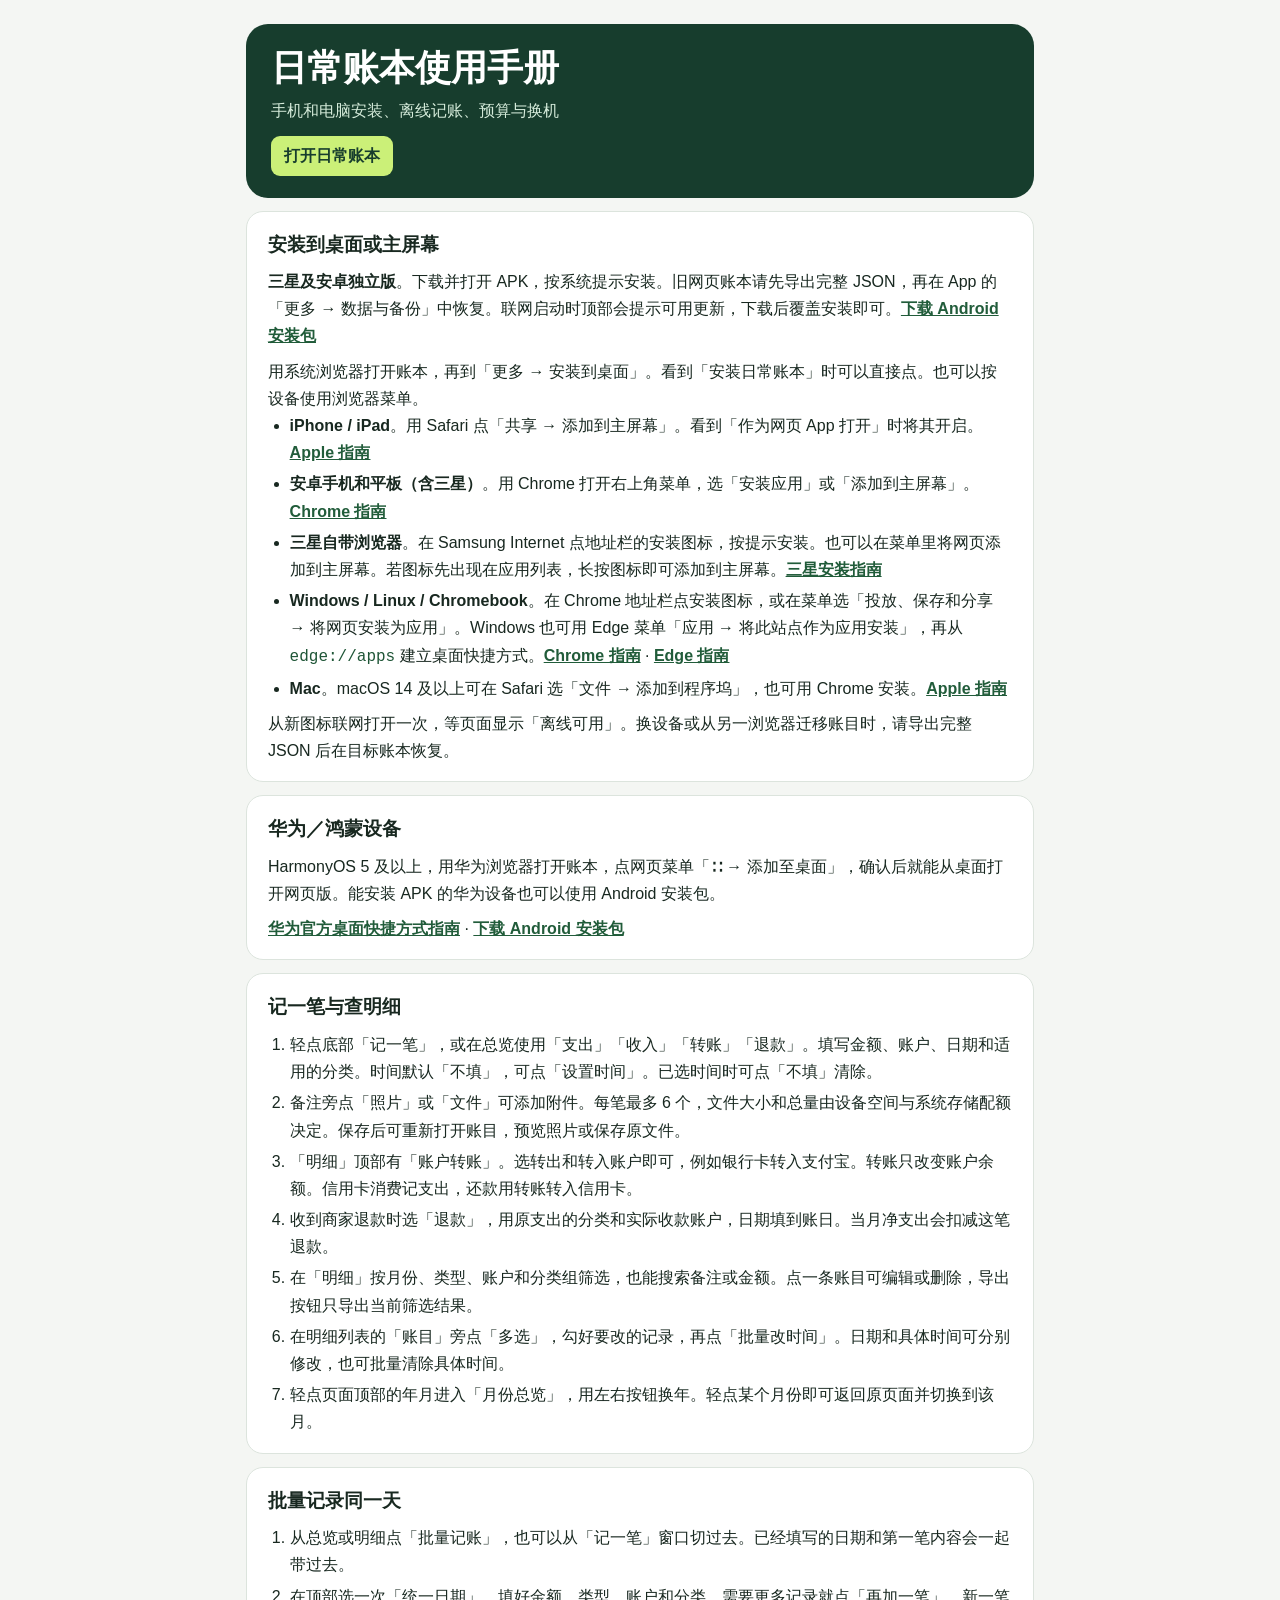
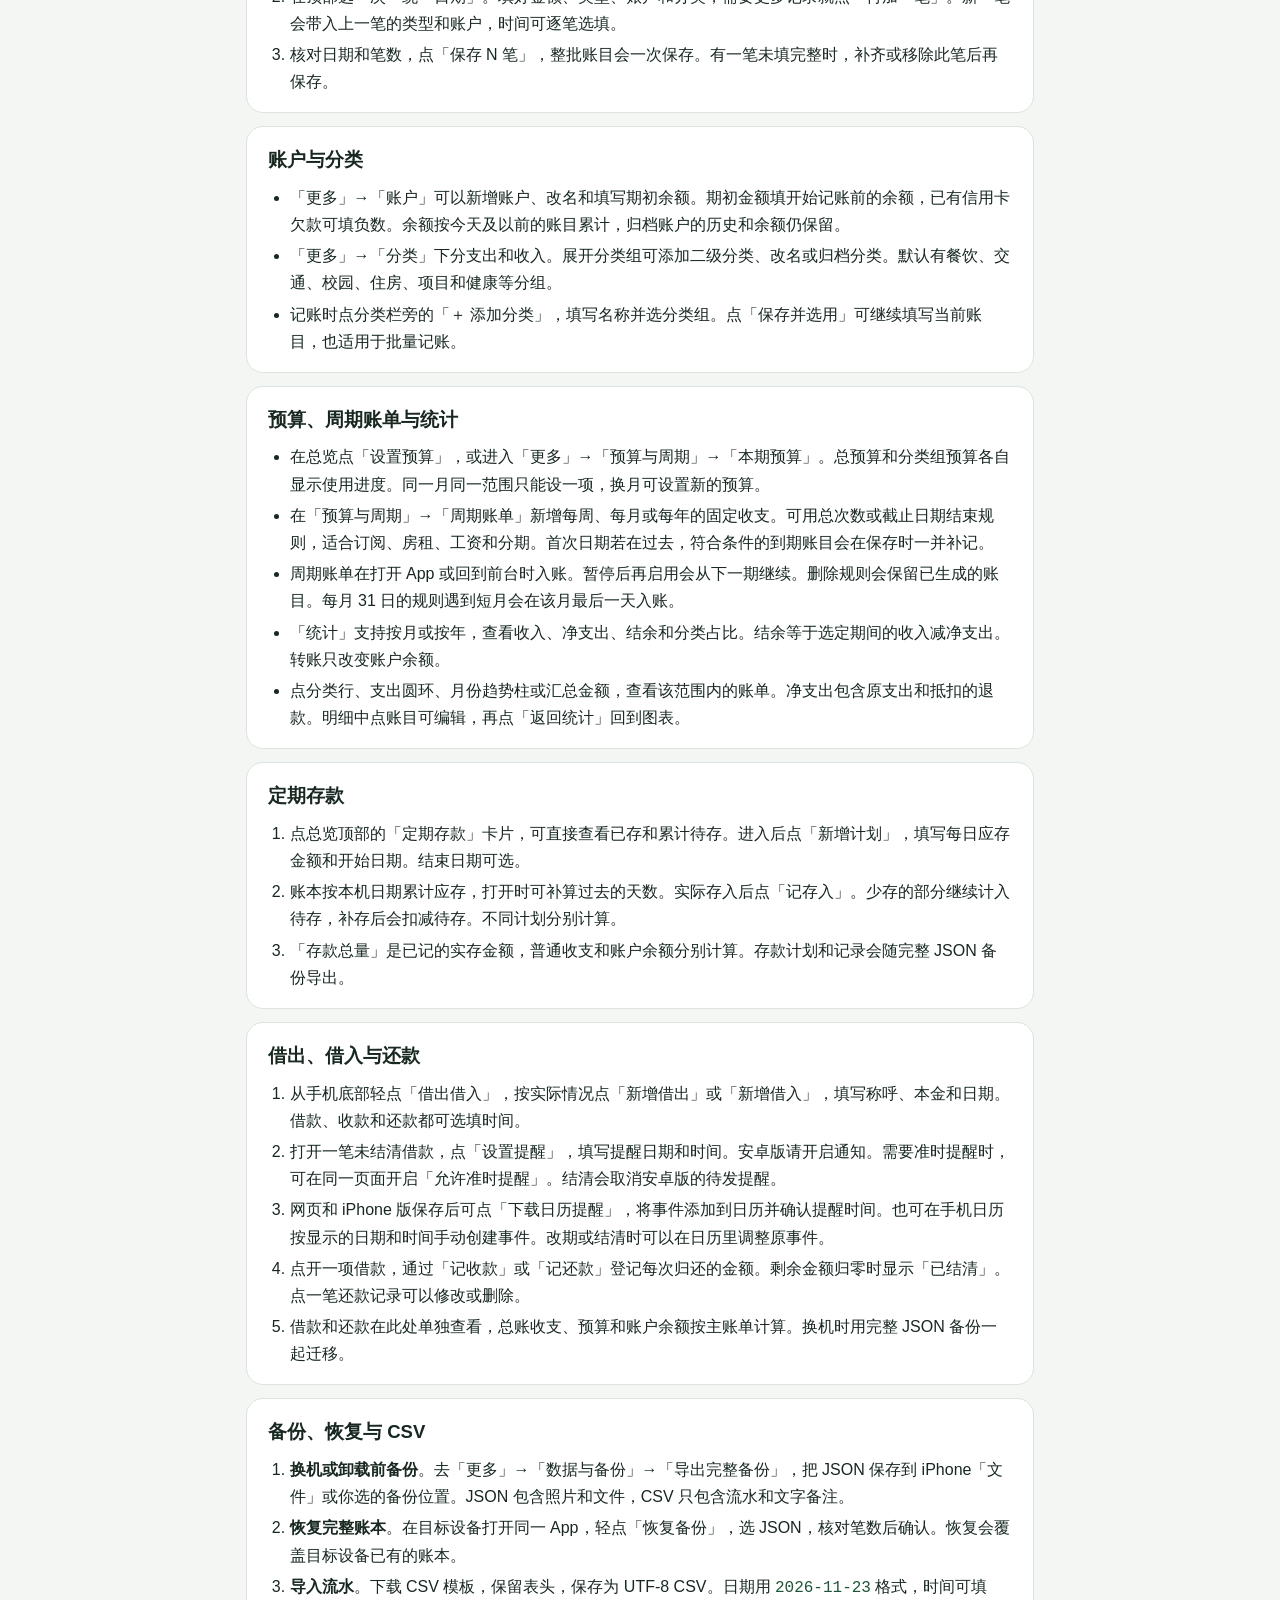
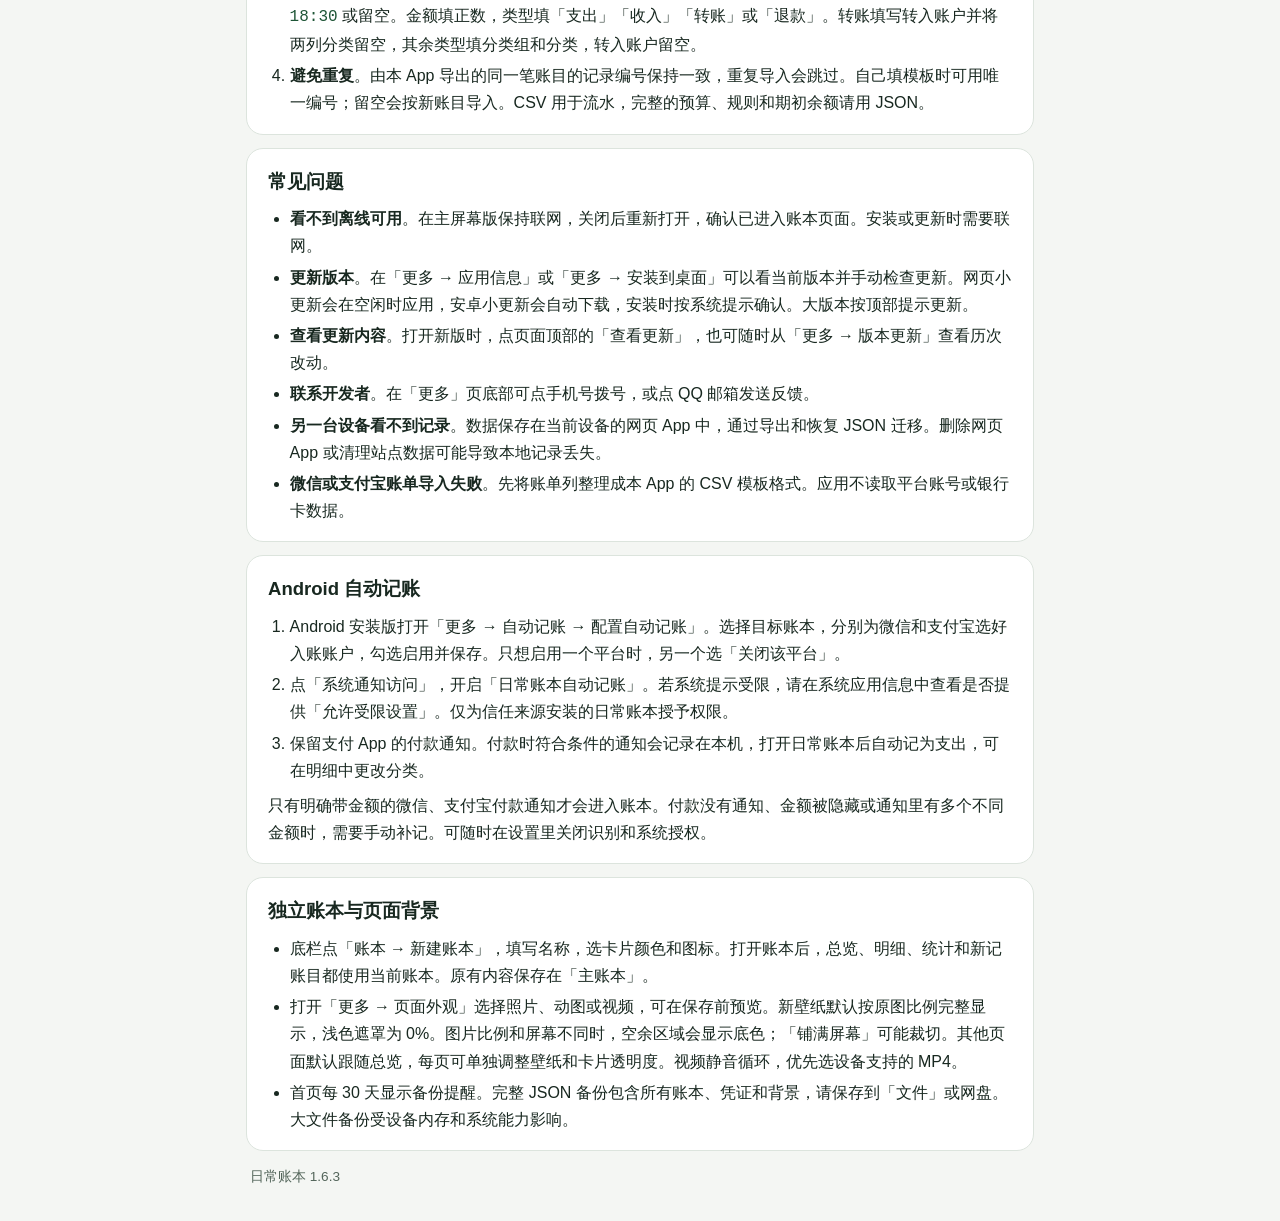
==== guide/index.html @ 42ae27f4 "Show wallpapers in original proportions and coordinate the iOS status bar" ====
<!doctype html>
<html lang="zh-CN">
<head>
<meta charset="utf-8">
<meta name="viewport" content="width=device-width, initial-scale=1, viewport-fit=cover">
<meta name="theme-color" content="#f4f6f3">
<title>日常账本 · 使用手册</title>
<style>
  :root{color-scheme:light;touch-action:manipulation;font:16px/1.7 -apple-system,BlinkMacSystemFont,"Segoe UI","PingFang SC","Microsoft YaHei",sans-serif;color:#182820;background:#f4f6f3}
  *{box-sizing:border-box}
  body{margin:0}
  main{max-width:820px;margin:auto;padding:calc(24px + env(safe-area-inset-top)) 16px calc(25px + env(safe-area-inset-bottom))}
  header{background:#173d2d;color:#fff;border-radius:22px;padding:22px 25px}
  h1,h2,p,ul,ol{margin:0}
  h1{font-size:clamp(1.65rem,5vw,2.25rem);line-height:1.2}
  header p{margin-top:8px;color:#d5ebda}
  section{background:#fff;border:1px solid #dce4dd;border-radius:17px;margin-top:13px;padding:17px 21px}
  h2{font-size:1.16rem;margin-bottom:8px}
  ol,ul{padding-left:1.35rem}
  li+li{margin-top:4px}
  p+p,ul+p,ol+p{margin-top:8px}
  a{color:#215c3a;font-weight:700}
  .launch{display:inline-block;color:#173d2d;background:#cbf078;border-radius:9px;margin-top:12px;padding:6px 13px;text-decoration:none}
  code{white-space:normal;overflow-wrap:anywhere;color:#1e5536}
  footer{font-size:.85rem;color:#53655a;margin:14px 4px}
  @media print{main{padding:0}header{background:none;color:inherit;border:1px solid #dce4dd}header p{color:inherit}section{break-inside:avoid}}
</style>
</head>
<body>
<main>
  <header><h1>日常账本使用手册</h1><p>手机和电脑安装、离线记账、预算与换机</p>
  <a class="launch" href="../">打开日常账本</a></header>
  <section id="install">
    <h2>安装到桌面或主屏幕</h2>
    <p><strong>三星及安卓独立版</strong>。下载并打开 APK，按系统提示安装。旧网页账本请先导出完整 JSON，再在 App 的「更多 → 数据与备份」中恢复。联网启动时顶部会提示可用更新，下载后覆盖安装即可。<a href="https://zihaoxudava.github.io/daily-ledger/downloads/daily-ledger-android.apk">下载 Android 安装包</a></p>
    <p>用系统浏览器打开账本，再到「更多 → 安装到桌面」。看到「安装日常账本」时可以直接点。也可以按设备使用浏览器菜单。</p>
    <ul>
      <li><strong>iPhone / iPad</strong>。用 Safari 点「共享 → 添加到主屏幕」。看到「作为网页 App 打开」时将其开启。<a href="https://support.apple.com/zh-cn/guide/iphone/iphea86e5236/27/ios/27">Apple 指南</a></li>
      <li><strong>安卓手机和平板（含三星）</strong>。用 Chrome 打开右上角菜单，选「安装应用」或「添加到主屏幕」。<a href="https://support.google.com/chrome/answer/9658361?co=GENIE.Platform%3DAndroid&amp;hl=zh-Hans">Chrome 指南</a></li>
      <li><strong>三星自带浏览器</strong>。在 Samsung Internet 点地址栏的安装图标，按提示安装。也可以在菜单里将网页添加到主屏幕。若图标先出现在应用列表，长按图标即可添加到主屏幕。<a href="https://developer.samsung.com/automation/v2-pwa-guide.html">三星安装指南</a></li>
      <li><strong>Windows / Linux / Chromebook</strong>。在 Chrome 地址栏点安装图标，或在菜单选「投放、保存和分享 → 将网页安装为应用」。Windows 也可用 Edge 菜单「应用 → 将此站点作为应用安装」，再从 <code>edge://apps</code> 建立桌面快捷方式。<a href="https://support.google.com/chrome/answer/9658361?co=GENIE.Platform%3DDesktop&amp;hl=zh-Hans">Chrome 指南</a> · <a href="https://support.microsoft.com/en-US/edge/install-manage-or-uninstall-apps-in-microsoft-edge">Edge 指南</a></li>
      <li><strong>Mac</strong>。macOS 14 及以上可在 Safari 选「文件 → 添加到程序坞」，也可用 Chrome 安装。<a href="https://support.apple.com/zh-cn/104996">Apple 指南</a></li>
    </ul>
    <p>从新图标联网打开一次，等页面显示「离线可用」。换设备或从另一浏览器迁移账目时，请导出完整 JSON 后在目标账本恢复。</p>
  </section>
  <section id="huawei">
    <h2>华为／鸿蒙设备</h2>
    <p>HarmonyOS 5 及以上，用华为浏览器打开账本，点网页菜单「∷ → 添加至桌面」，确认后就能从桌面打开网页版。能安装 APK 的华为设备也可以使用 Android 安装包。</p>
    <p><a href="https://consumer.huawei.com/cn/support/content/zh-cn16032141/">华为官方桌面快捷方式指南</a> · <a href="https://zihaoxudava.github.io/daily-ledger/downloads/daily-ledger-android.apk">下载 Android 安装包</a></p>
  </section>
  <section>
    <h2>记一笔与查明细</h2>
    <ol>
      <li>轻点底部「记一笔」，或在总览使用「支出」「收入」「转账」「退款」。填写金额、账户、日期和适用的分类。时间默认「不填」，可点「设置时间」。已选时间时可点「不填」清除。</li>
      <li>备注旁点「照片」或「文件」可添加附件。每笔最多 6 个，文件大小和总量由设备空间与系统存储配额决定。保存后可重新打开账目，预览照片或保存原文件。</li>
      <li>「明细」顶部有「账户转账」。选转出和转入账户即可，例如银行卡转入支付宝。转账只改变账户余额。信用卡消费记支出，还款用转账转入信用卡。</li>
      <li>收到商家退款时选「退款」，用原支出的分类和实际收款账户，日期填到账日。当月净支出会扣减这笔退款。</li>
      <li>在「明细」按月份、类型、账户和分类组筛选，也能搜索备注或金额。点一条账目可编辑或删除，导出按钮只导出当前筛选结果。</li>
      <li>在明细列表的「账目」旁点「多选」，勾好要改的记录，再点「批量改时间」。日期和具体时间可分别修改，也可批量清除具体时间。</li>
      <li>轻点页面顶部的年月进入「月份总览」，用左右按钮换年。轻点某个月份即可返回原页面并切换到该月。</li>
    </ol>
  </section>
  <section>
    <h2>批量记录同一天</h2>
    <ol>
      <li>从总览或明细点「批量记账」，也可以从「记一笔」窗口切过去。已经填写的日期和第一笔内容会一起带过去。</li>
      <li>在顶部选一次「统一日期」。填好金额、类型、账户和分类，需要更多记录就点「再加一笔」。新一笔会带入上一笔的类型和账户，时间可逐笔选填。</li>
      <li>核对日期和笔数，点「保存 N 笔」，整批账目会一次保存。有一笔未填完整时，补齐或移除此笔后再保存。</li>
    </ol>
  </section>
  <section>
    <h2>账户与分类</h2>
    <ul>
      <li>「更多」→「账户」可以新增账户、改名和填写期初余额。期初金额填开始记账前的余额，已有信用卡欠款可填负数。余额按今天及以前的账目累计，归档账户的历史和余额仍保留。</li>
      <li>「更多」→「分类」下分支出和收入。展开分类组可添加二级分类、改名或归档分类。默认有餐饮、交通、校园、住房、项目和健康等分组。</li>
      <li>记账时点分类栏旁的「＋ 添加分类」，填写名称并选分类组。点「保存并选用」可继续填写当前账目，也适用于批量记账。</li>
    </ul>
  </section>
  <section>
    <h2>预算、周期账单与统计</h2>
    <ul>
      <li>在总览点「设置预算」，或进入「更多」→「预算与周期」→「本期预算」。总预算和分类组预算各自显示使用进度。同一月同一范围只能设一项，换月可设置新的预算。</li>
      <li>在「预算与周期」→「周期账单」新增每周、每月或每年的固定收支。可用总次数或截止日期结束规则，适合订阅、房租、工资和分期。首次日期若在过去，符合条件的到期账目会在保存时一并补记。</li>
      <li>周期账单在打开 App 或回到前台时入账。暂停后再启用会从下一期继续。删除规则会保留已生成的账目。每月 31 日的规则遇到短月会在该月最后一天入账。</li>
      <li>「统计」支持按月或按年，查看收入、净支出、结余和分类占比。结余等于选定期间的收入减净支出。转账只改变账户余额。</li>
      <li>点分类行、支出圆环、月份趋势柱或汇总金额，查看该范围内的账单。净支出包含原支出和抵扣的退款。明细中点账目可编辑，再点「返回统计」回到图表。</li>
    </ul>
  </section>
  <section>
    <h2>定期存款</h2>
    <ol>
      <li>点总览顶部的「定期存款」卡片，可直接查看已存和累计待存。进入后点「新增计划」，填写每日应存金额和开始日期。结束日期可选。</li>
      <li>账本按本机日期累计应存，打开时可补算过去的天数。实际存入后点「记存入」。少存的部分继续计入待存，补存后会扣减待存。不同计划分别计算。</li>
      <li>「存款总量」是已记的实存金额，普通收支和账户余额分别计算。存款计划和记录会随完整 JSON 备份导出。</li>
    </ol>
  </section>
  <section>
    <h2>借出、借入与还款</h2>
    <ol>
      <li>从手机底部轻点「借出借入」，按实际情况点「新增借出」或「新增借入」，填写称呼、本金和日期。借款、收款和还款都可选填时间。</li>
      <li>打开一笔未结清借款，点「设置提醒」，填写提醒日期和时间。安卓版请开启通知。需要准时提醒时，可在同一页面开启「允许准时提醒」。结清会取消安卓版的待发提醒。</li>
      <li>网页和 iPhone 版保存后可点「下载日历提醒」，将事件添加到日历并确认提醒时间。也可在手机日历按显示的日期和时间手动创建事件。改期或结清时可以在日历里调整原事件。</li>
      <li>点开一项借款，通过「记收款」或「记还款」登记每次归还的金额。剩余金额归零时显示「已结清」。点一笔还款记录可以修改或删除。</li>
      <li>借款和还款在此处单独查看，总账收支、预算和账户余额按主账单计算。换机时用完整 JSON 备份一起迁移。</li>
    </ol>
  </section>
  <section>
    <h2>备份、恢复与 CSV</h2>
    <ol>
      <li><strong>换机或卸载前备份</strong>。去「更多」→「数据与备份」→「导出完整备份」，把 JSON 保存到 iPhone「文件」或你选的备份位置。JSON 包含照片和文件，CSV 只包含流水和文字备注。</li>
      <li><strong>恢复完整账本</strong>。在目标设备打开同一 App，轻点「恢复备份」，选 JSON，核对笔数后确认。恢复会覆盖目标设备已有的账本。</li>
      <li><strong>导入流水</strong>。下载 CSV 模板，保留表头，保存为 UTF-8 CSV。日期用 <code>2026-11-23</code> 格式，时间可填 <code>18:30</code> 或留空。金额填正数，类型填「支出」「收入」「转账」或「退款」。转账填写转入账户并将两列分类留空，其余类型填分类组和分类，转入账户留空。</li>
      <li><strong>避免重复</strong>。由本 App 导出的同一笔账目的记录编号保持一致，重复导入会跳过。自己填模板时可用唯一编号；留空会按新账目导入。CSV 用于流水，完整的预算、规则和期初余额请用 JSON。</li>
    </ol>
  </section>
  <section>
    <h2>常见问题</h2>
    <ul>
      <li><strong>看不到离线可用</strong>。在主屏幕版保持联网，关闭后重新打开，确认已进入账本页面。安装或更新时需要联网。</li>
      <li><strong>更新版本</strong>。在「更多 → 应用信息」或「更多 → 安装到桌面」可以看当前版本并手动检查更新。网页小更新会在空闲时应用，安卓小更新会自动下载，安装时按系统提示确认。大版本按顶部提示更新。</li>
      <li><strong>查看更新内容</strong>。打开新版时，点页面顶部的「查看更新」，也可随时从「更多 → 版本更新」查看历次改动。</li>
      <li><strong>联系开发者</strong>。在「更多」页底部可点手机号拨号，或点 QQ 邮箱发送反馈。</li>
      <li><strong>另一台设备看不到记录</strong>。数据保存在当前设备的网页 App 中，通过导出和恢复 JSON 迁移。删除网页 App 或清理站点数据可能导致本地记录丢失。</li>
      <li><strong>微信或支付宝账单导入失败</strong>。先将账单列整理成本 App 的 CSV 模板格式。应用不读取平台账号或银行卡数据。</li>
    </ul>
  </section>
  <section>
    <h2>Android 自动记账</h2>
    <ol>
      <li>Android 安装版打开「更多 → 自动记账 → 配置自动记账」。选择目标账本，分别为微信和支付宝选好入账账户，勾选启用并保存。只想启用一个平台时，另一个选「关闭该平台」。</li>
      <li>点「系统通知访问」，开启「日常账本自动记账」。若系统提示受限，请在系统应用信息中查看是否提供「允许受限设置」。仅为信任来源安装的日常账本授予权限。</li>
      <li>保留支付 App 的付款通知。付款时符合条件的通知会记录在本机，打开日常账本后自动记为支出，可在明细中更改分类。</li>
    </ol>
    <p>只有明确带金额的微信、支付宝付款通知才会进入账本。付款没有通知、金额被隐藏或通知里有多个不同金额时，需要手动补记。可随时在设置里关闭识别和系统授权。</p>
  </section>
  <section>
    <h2>独立账本与页面背景</h2>
    <ul>
      <li>底栏点「账本 → 新建账本」，填写名称，选卡片颜色和图标。打开账本后，总览、明细、统计和新记账目都使用当前账本。原有内容保存在「主账本」。</li>
      <li>打开「更多 → 页面外观」选择照片、动图或视频，可在保存前预览。新壁纸默认按原图比例完整显示，浅色遮罩为 0%。图片比例和屏幕不同时，空余区域会显示底色；「铺满屏幕」可能裁切。其他页面默认跟随总览，每页可单独调整壁纸和卡片透明度。视频静音循环，优先选设备支持的 MP4。</li>
      <li>首页每 30 天显示备份提醒。完整 JSON 备份包含所有账本、凭证和背景，请保存到「文件」或网盘。大文件备份受设备内存和系统能力影响。</li>
    </ul>
  </section>
  <footer>日常账本 1.6.3</footer>
</main>
</body>
</html>
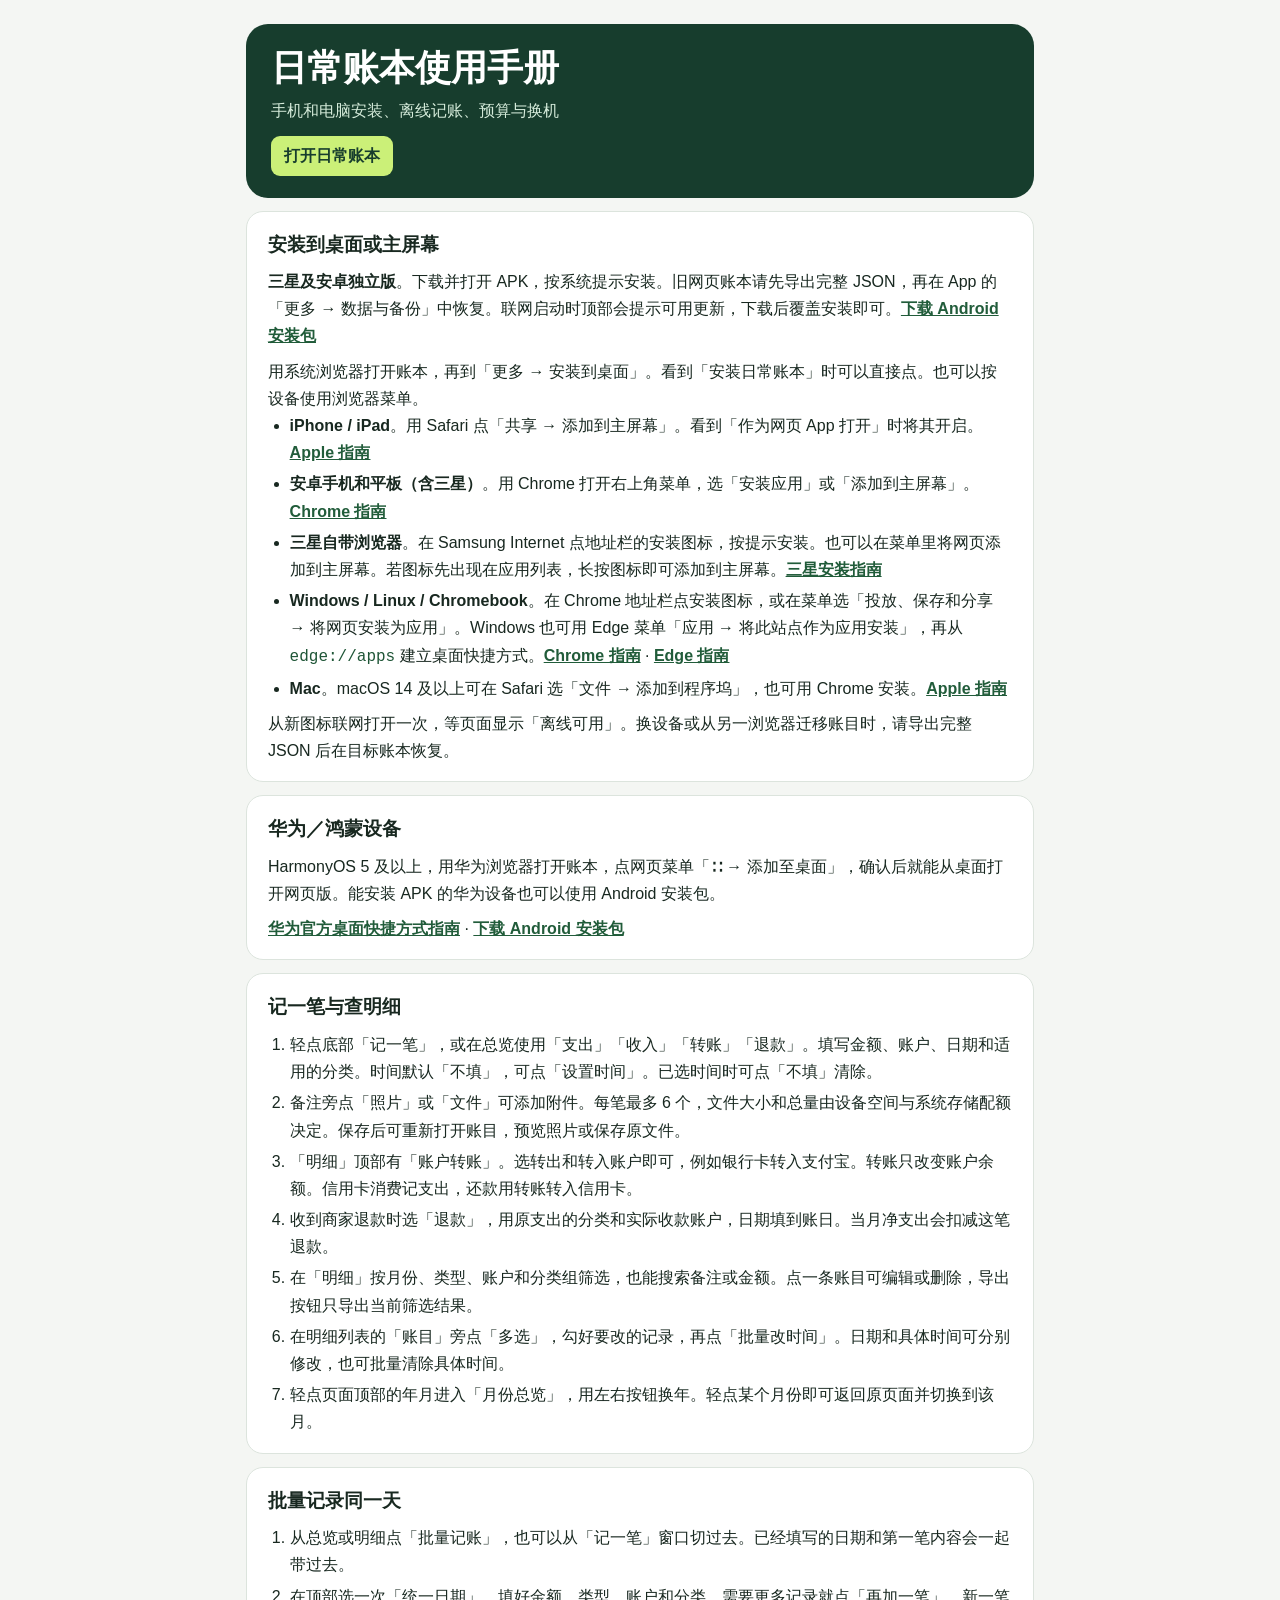
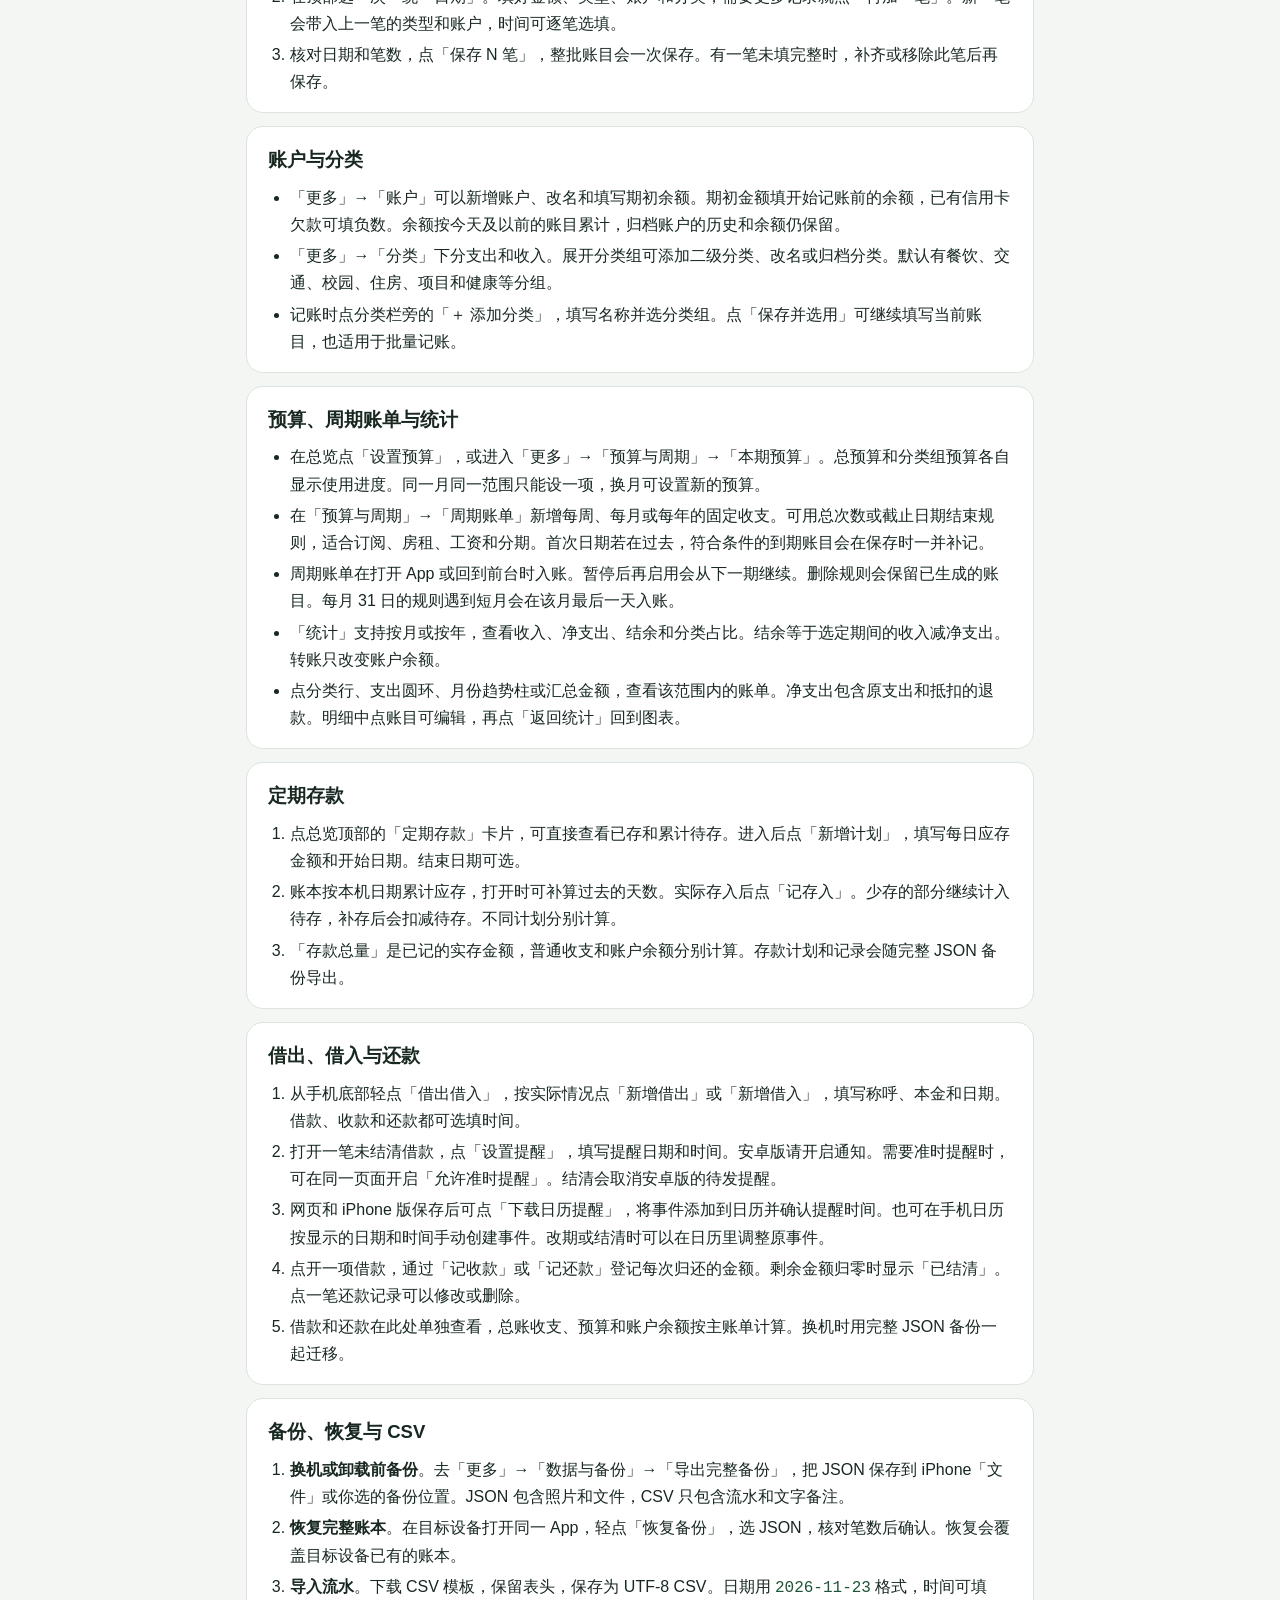
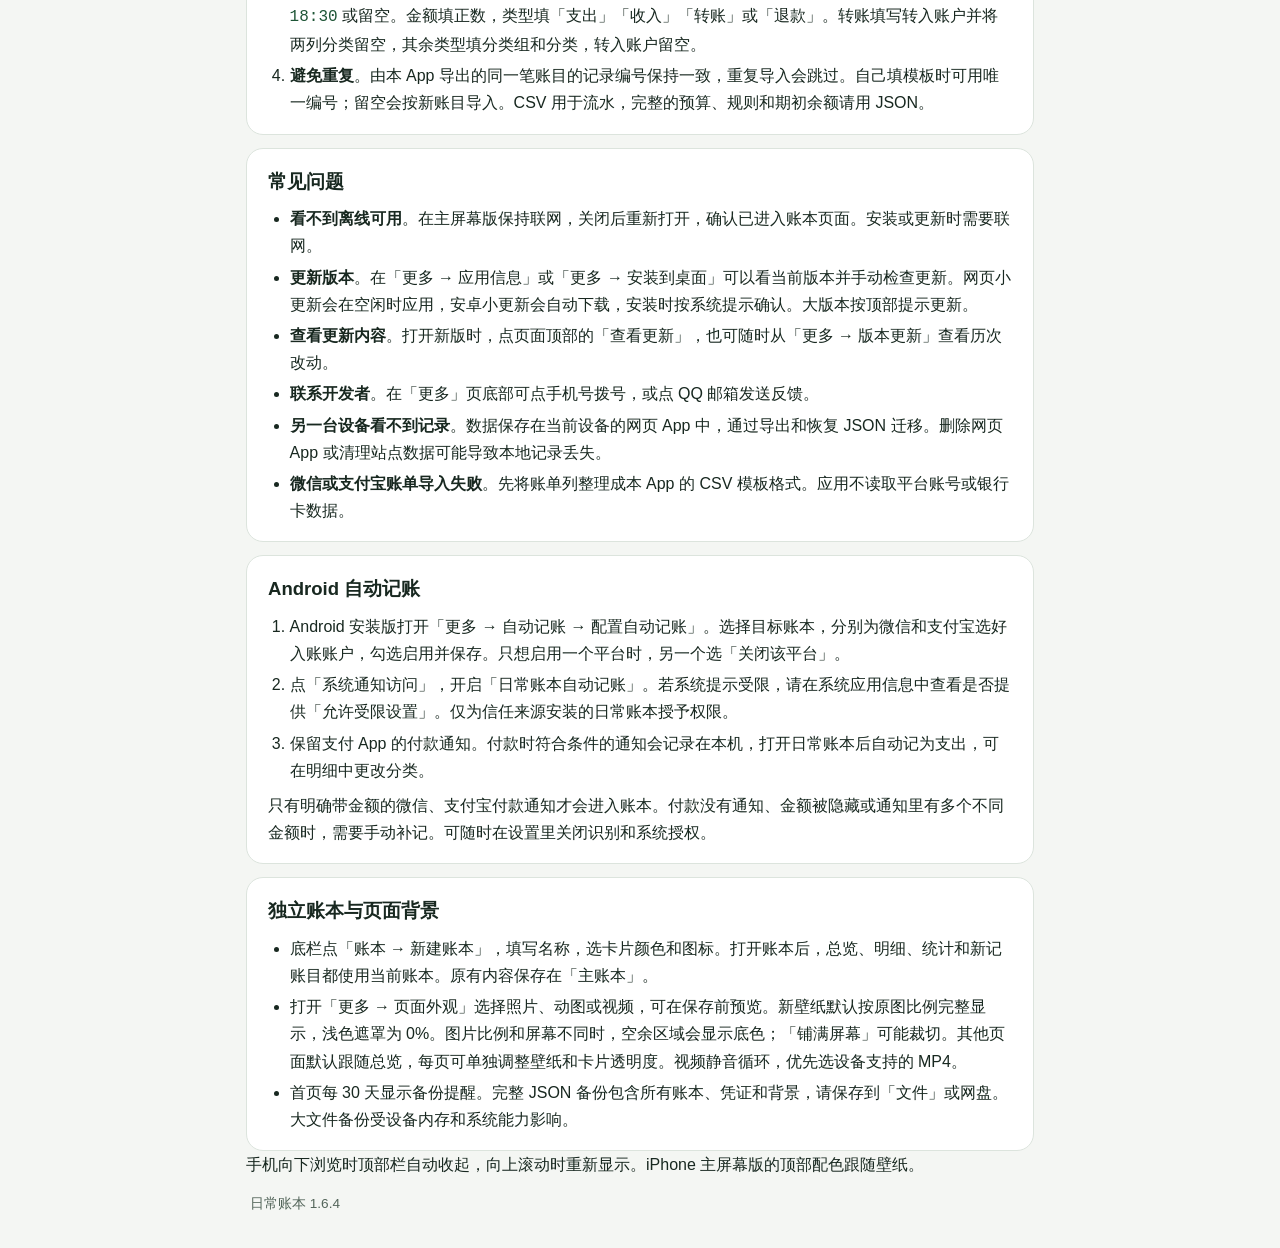
==== commit 2acf93d3: "Use wallpaper colors for the status bar and collapse the mobile header on scroll" ====
--- a/guide/index.html
+++ b/guide/index.html
@@ -141,7 +141,8 @@
       <li>首页每 30 天显示备份提醒。完整 JSON 备份包含所有账本、凭证和背景，请保存到「文件」或网盘。大文件备份受设备内存和系统能力影响。</li>
     </ul>
   </section>
-  <footer>日常账本 1.6.3</footer>
+  <p>手机向下浏览时顶部栏自动收起，向上滚动时重新显示。iPhone 主屏幕版的顶部配色跟随壁纸。</p>
+  <footer>日常账本 1.6.4</footer>
 </main>
 </body>
 </html>
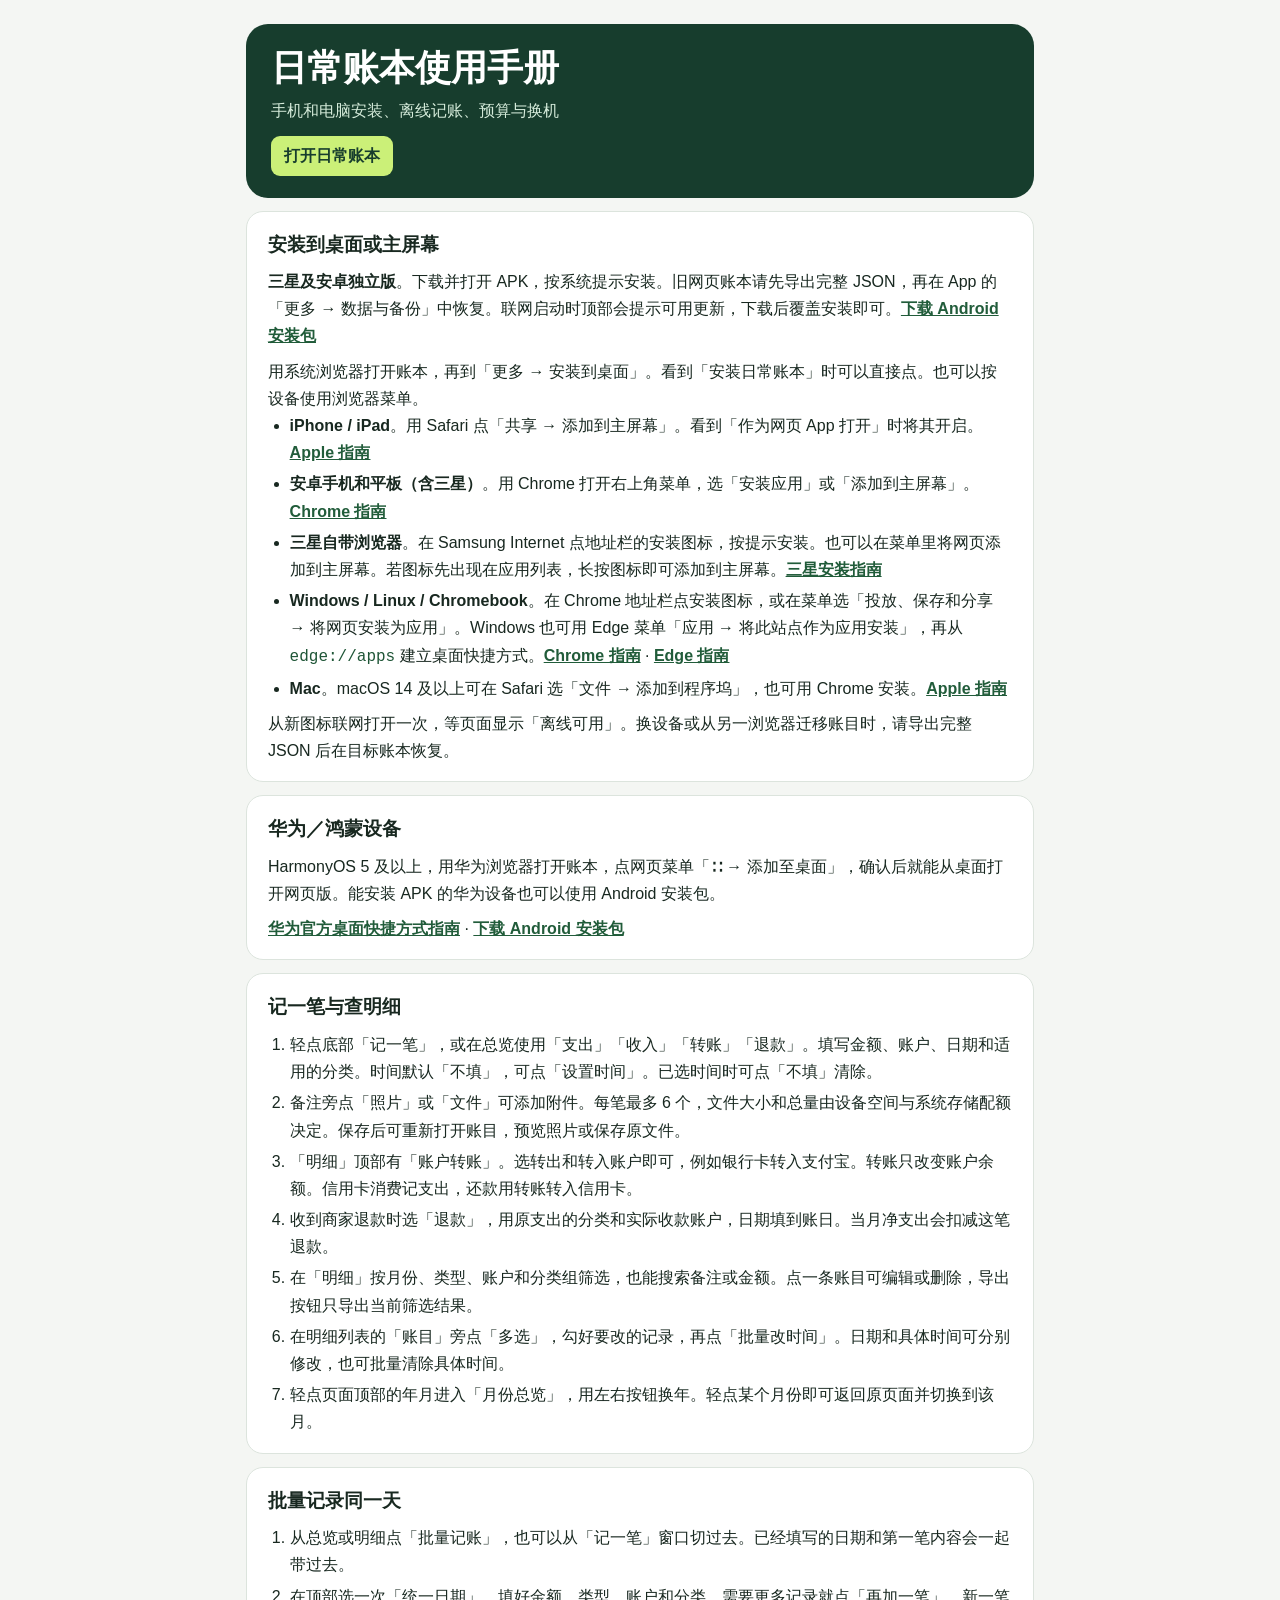
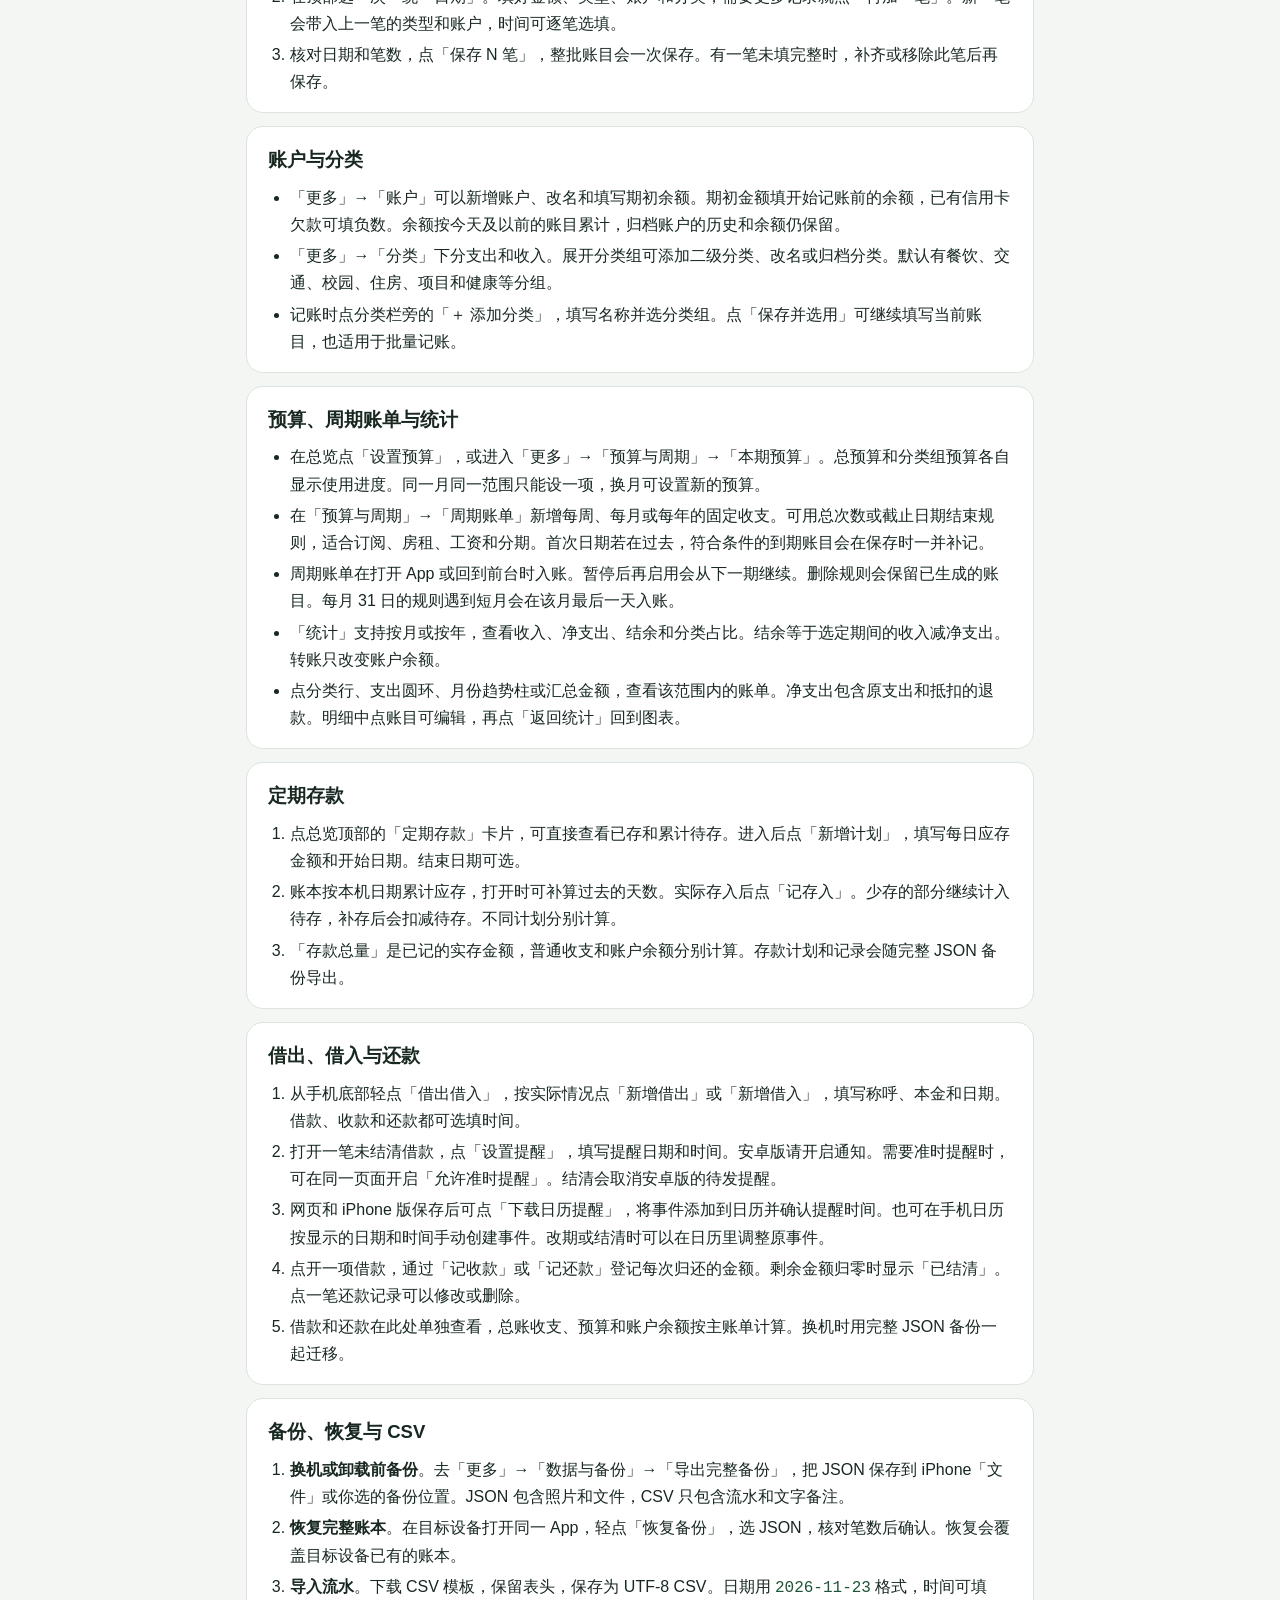
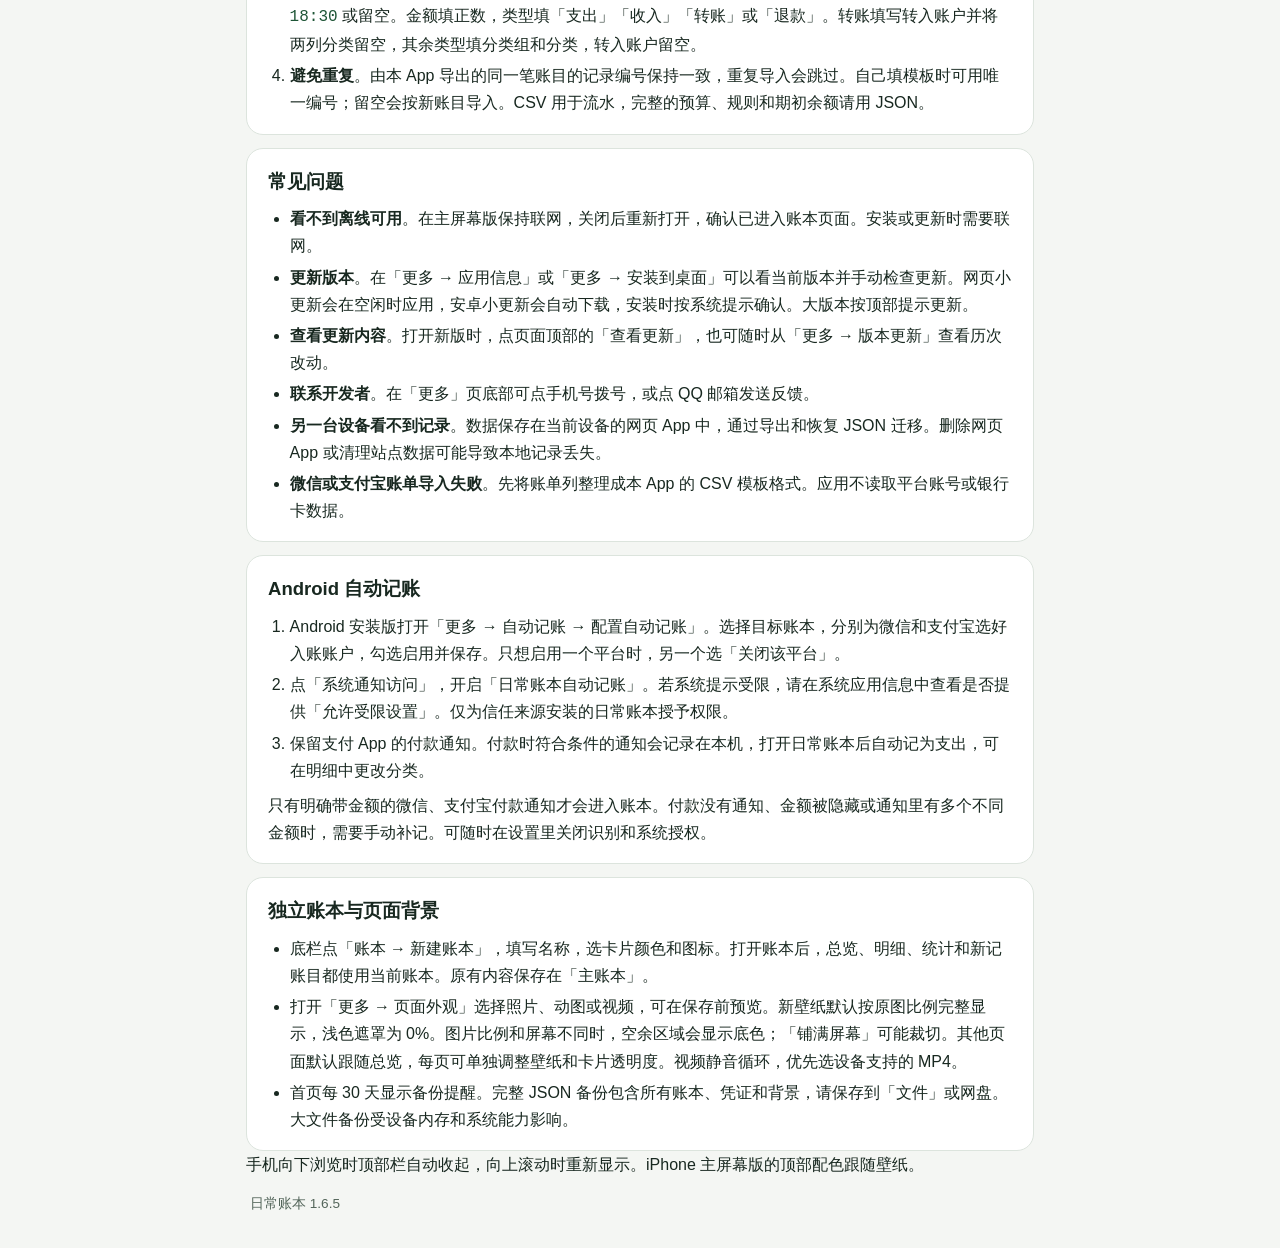
==== commit 70ced4fd: "Add responsive mobile transitions with nonblocking dialog dismissal" ====
--- a/guide/index.html
+++ b/guide/index.html
@@ -142,7 +142,7 @@
     </ul>
   </section>
   <p>手机向下浏览时顶部栏自动收起，向上滚动时重新显示。iPhone 主屏幕版的顶部配色跟随壁纸。</p>
-  <footer>日常账本 1.6.4</footer>
+  <footer>日常账本 1.6.5</footer>
 </main>
 </body>
 </html>
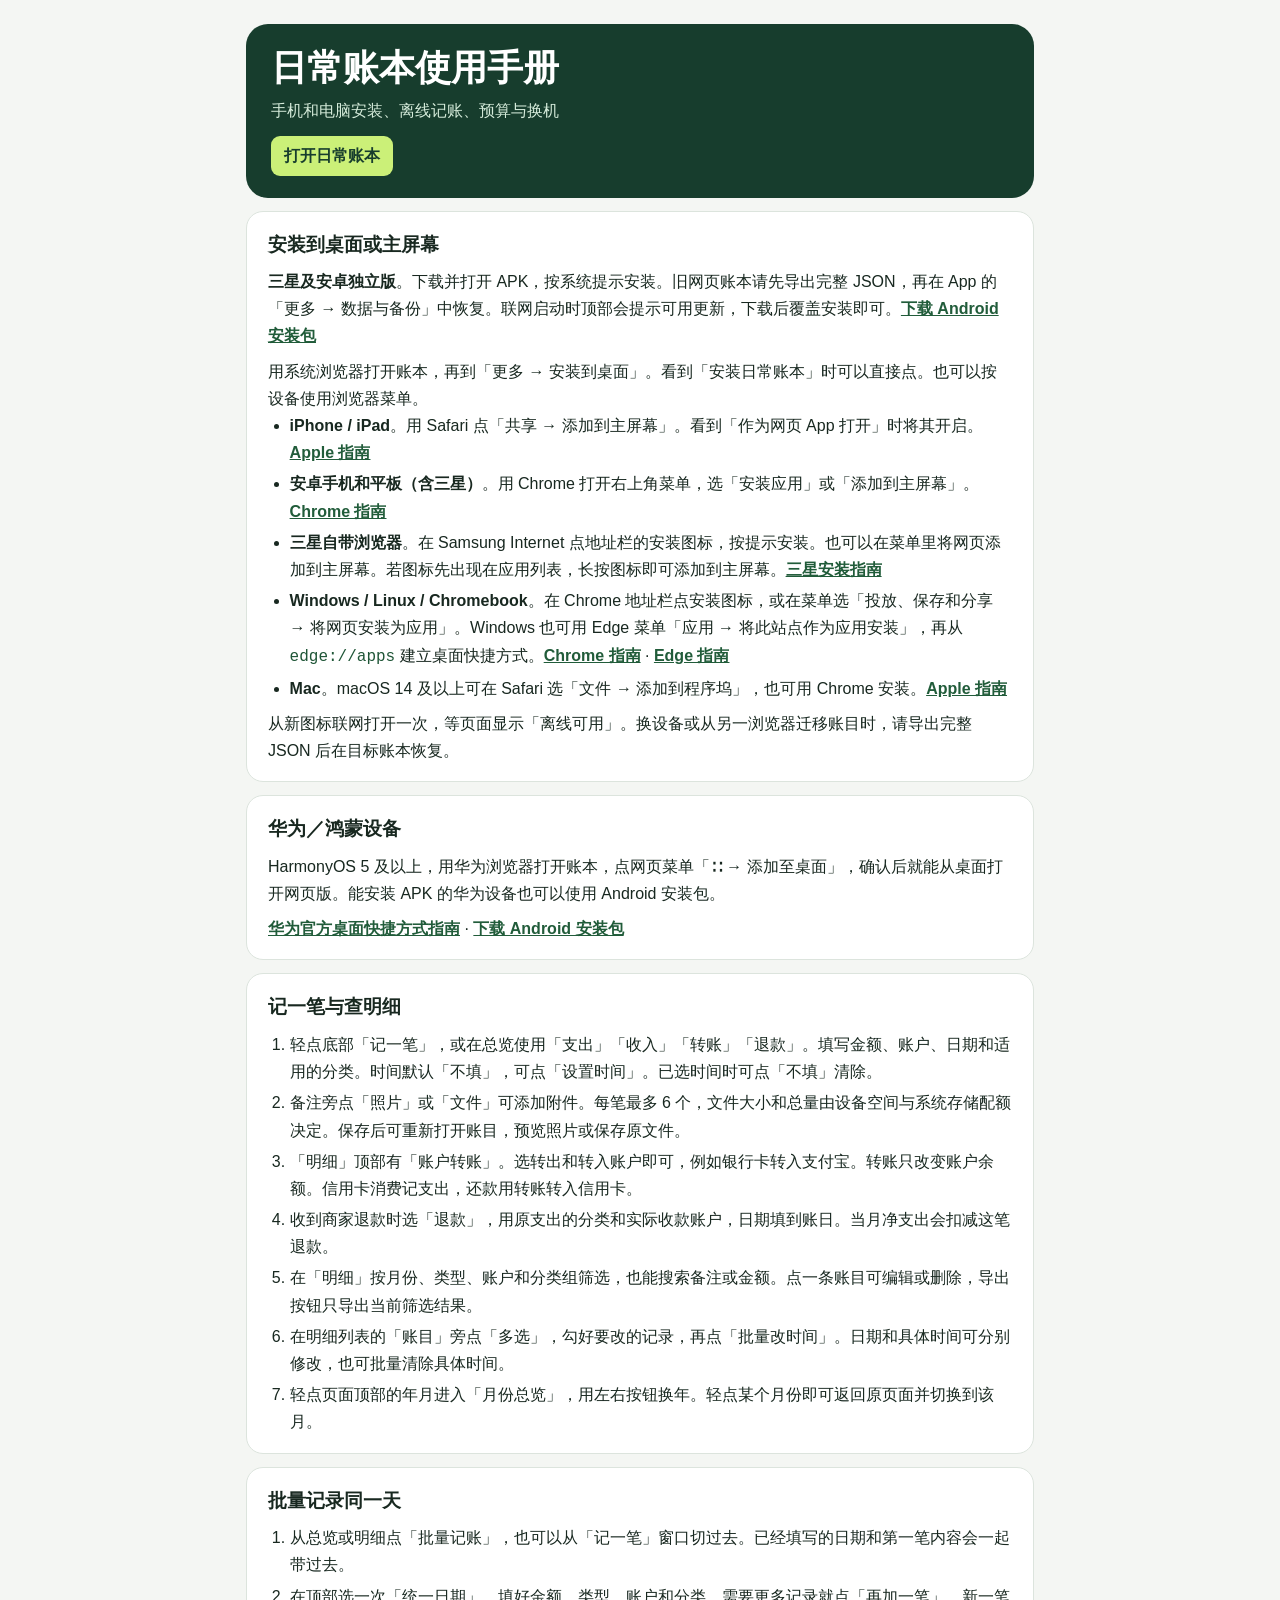
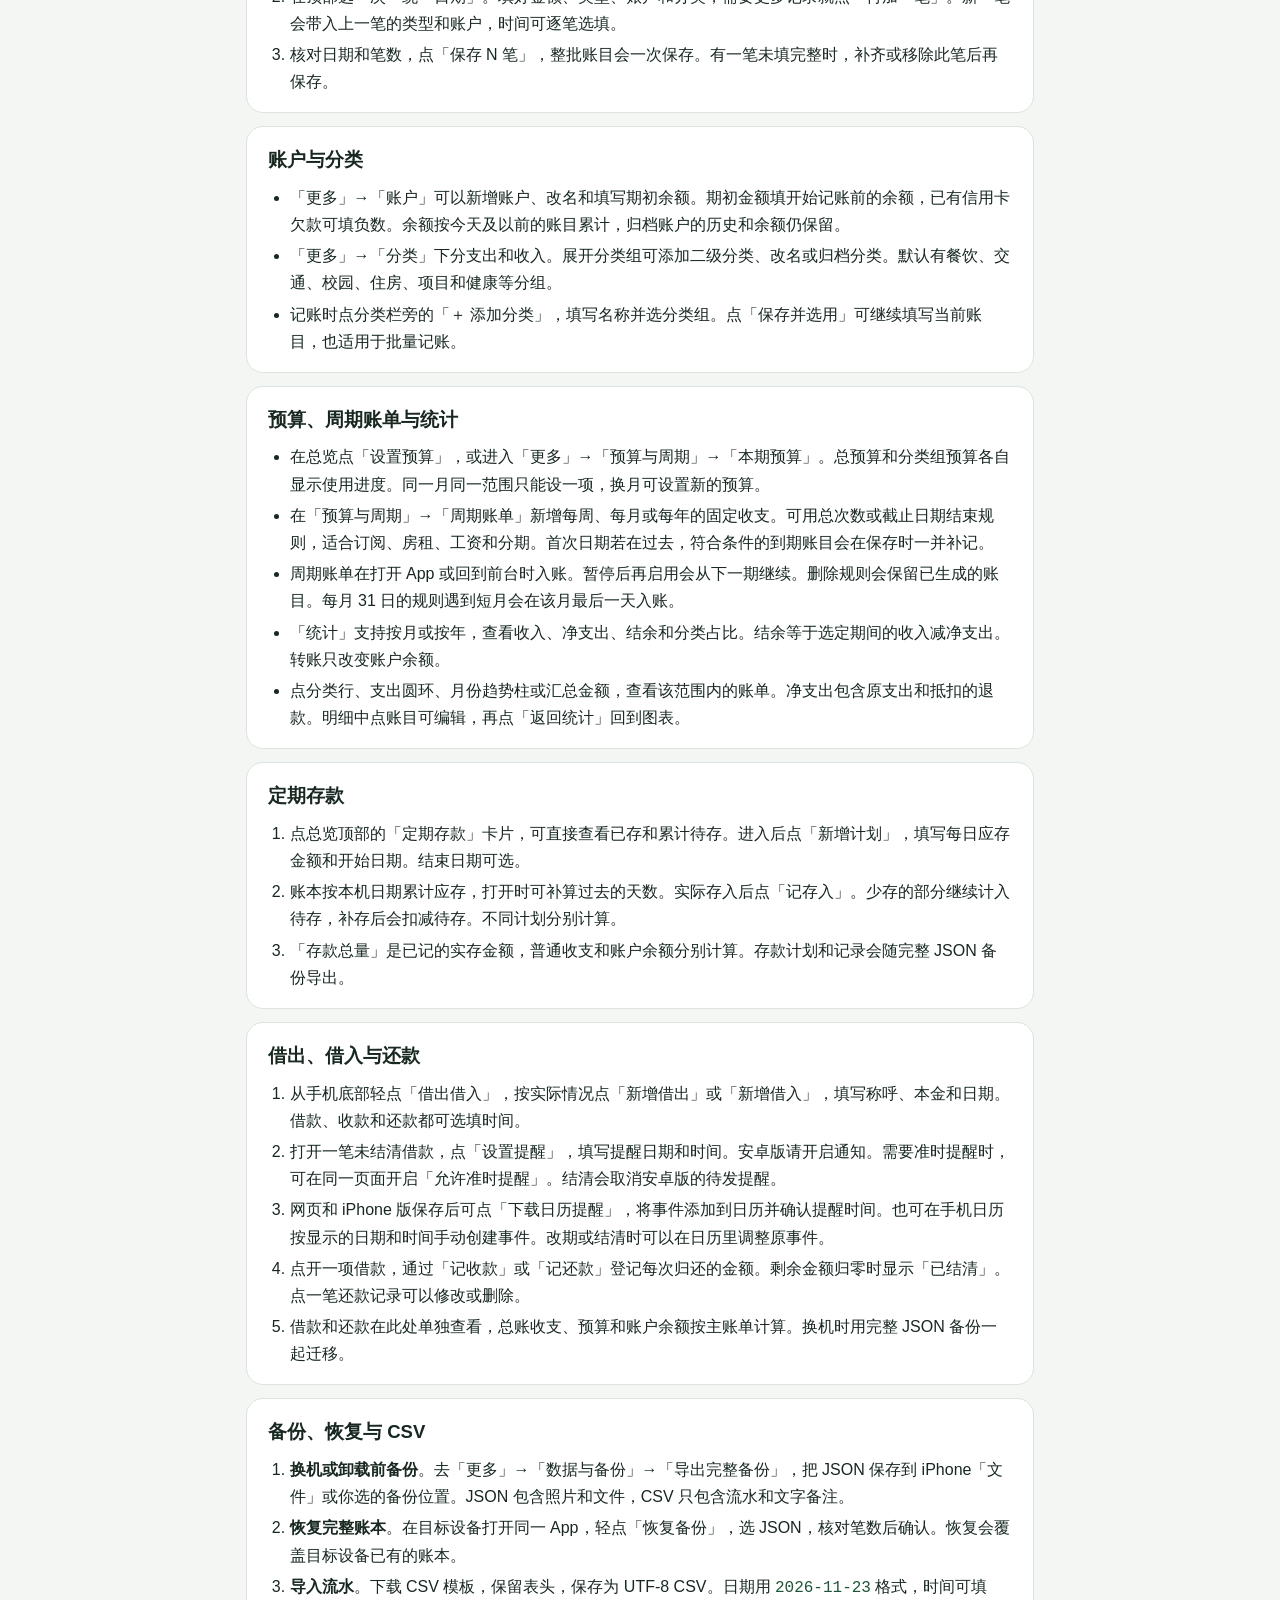
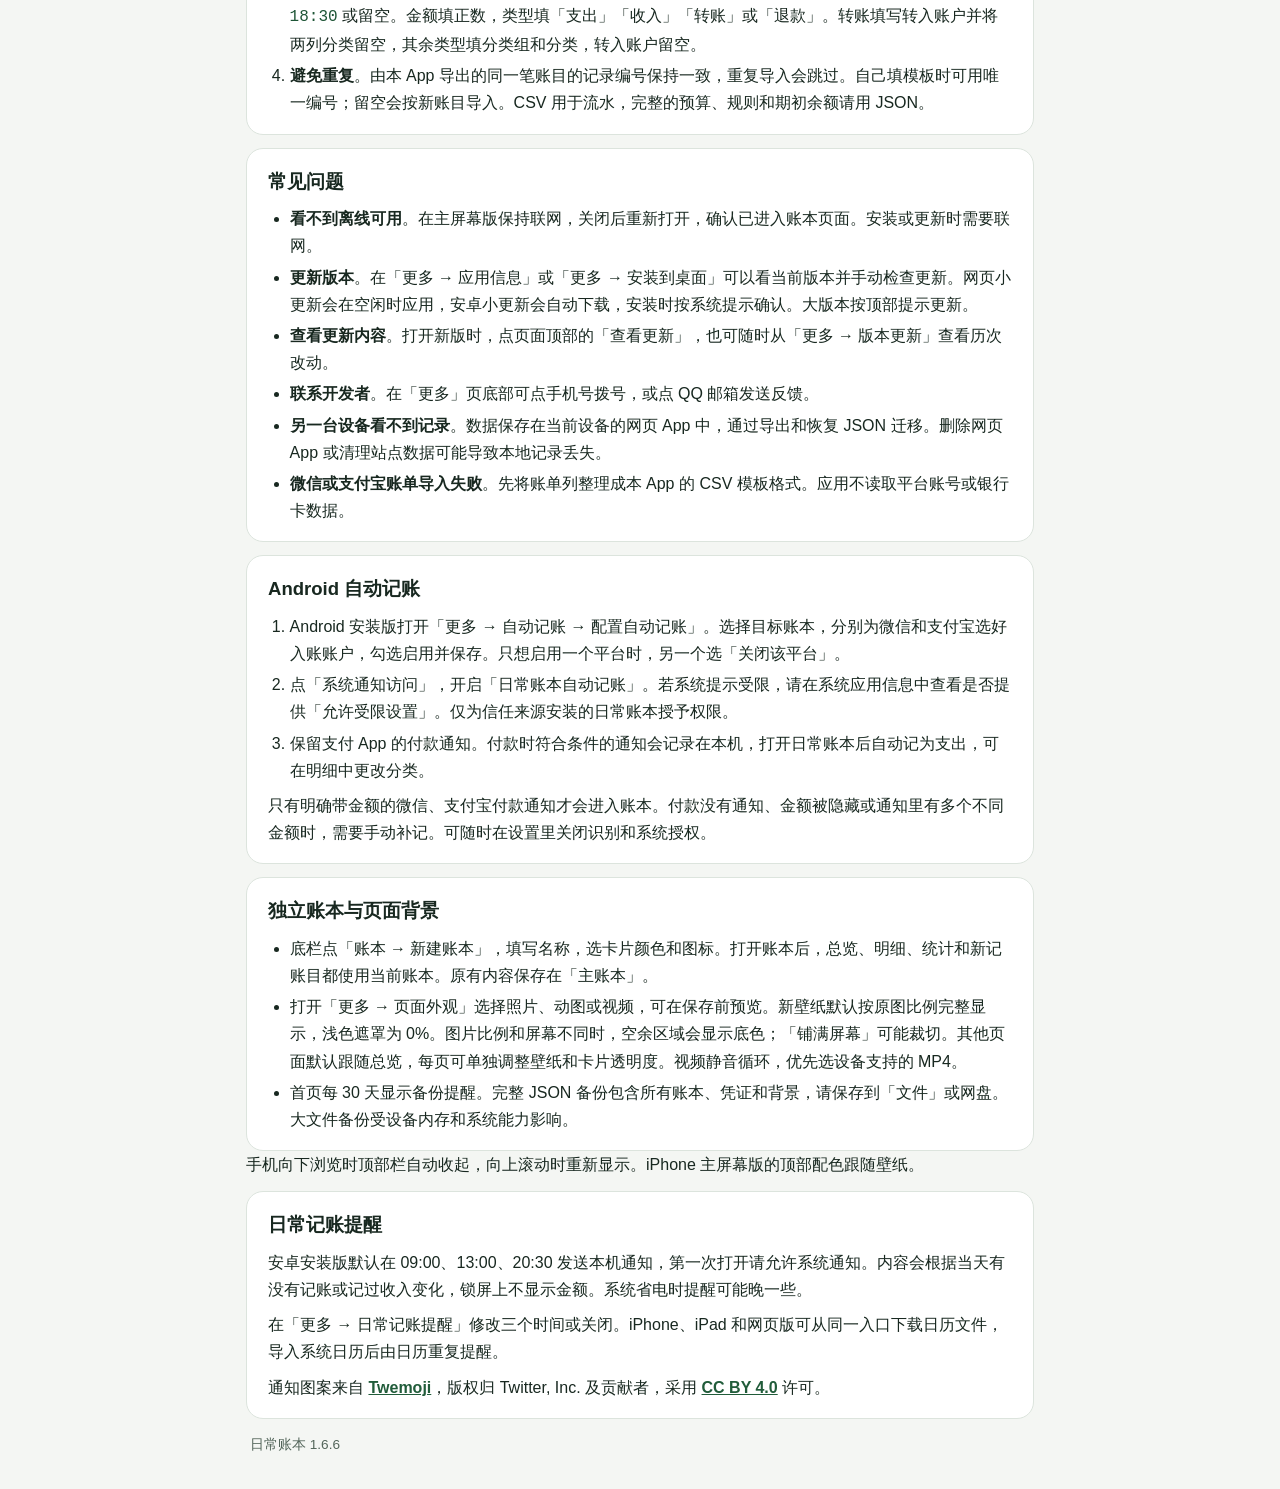
==== commit 826cc087: "Add three local daily check-ins and a repeating calendar export" ====
--- a/guide/index.html
+++ b/guide/index.html
@@ -142,7 +142,13 @@
     </ul>
   </section>
   <p>手机向下浏览时顶部栏自动收起，向上滚动时重新显示。iPhone 主屏幕版的顶部配色跟随壁纸。</p>
-  <footer>日常账本 1.6.5</footer>
+  <section>
+    <h2>日常记账提醒</h2>
+    <p>安卓安装版默认在 09:00、13:00、20:30 发送本机通知，第一次打开请允许系统通知。内容会根据当天有没有记账或记过收入变化，锁屏上不显示金额。系统省电时提醒可能晚一些。</p>
+    <p>在「更多 → 日常记账提醒」修改三个时间或关闭。iPhone、iPad 和网页版可从同一入口下载日历文件，导入系统日历后由日历重复提醒。</p>
+    <p>通知图案来自 <a href="https://github.com/jdecked/twemoji/tree/v15.1.0">Twemoji</a>，版权归 Twitter, Inc. 及贡献者，采用 <a href="https://creativecommons.org/licenses/by/4.0/">CC BY 4.0</a> 许可。</p>
+  </section>
+  <footer>日常账本 1.6.6</footer>
 </main>
 </body>
 </html>
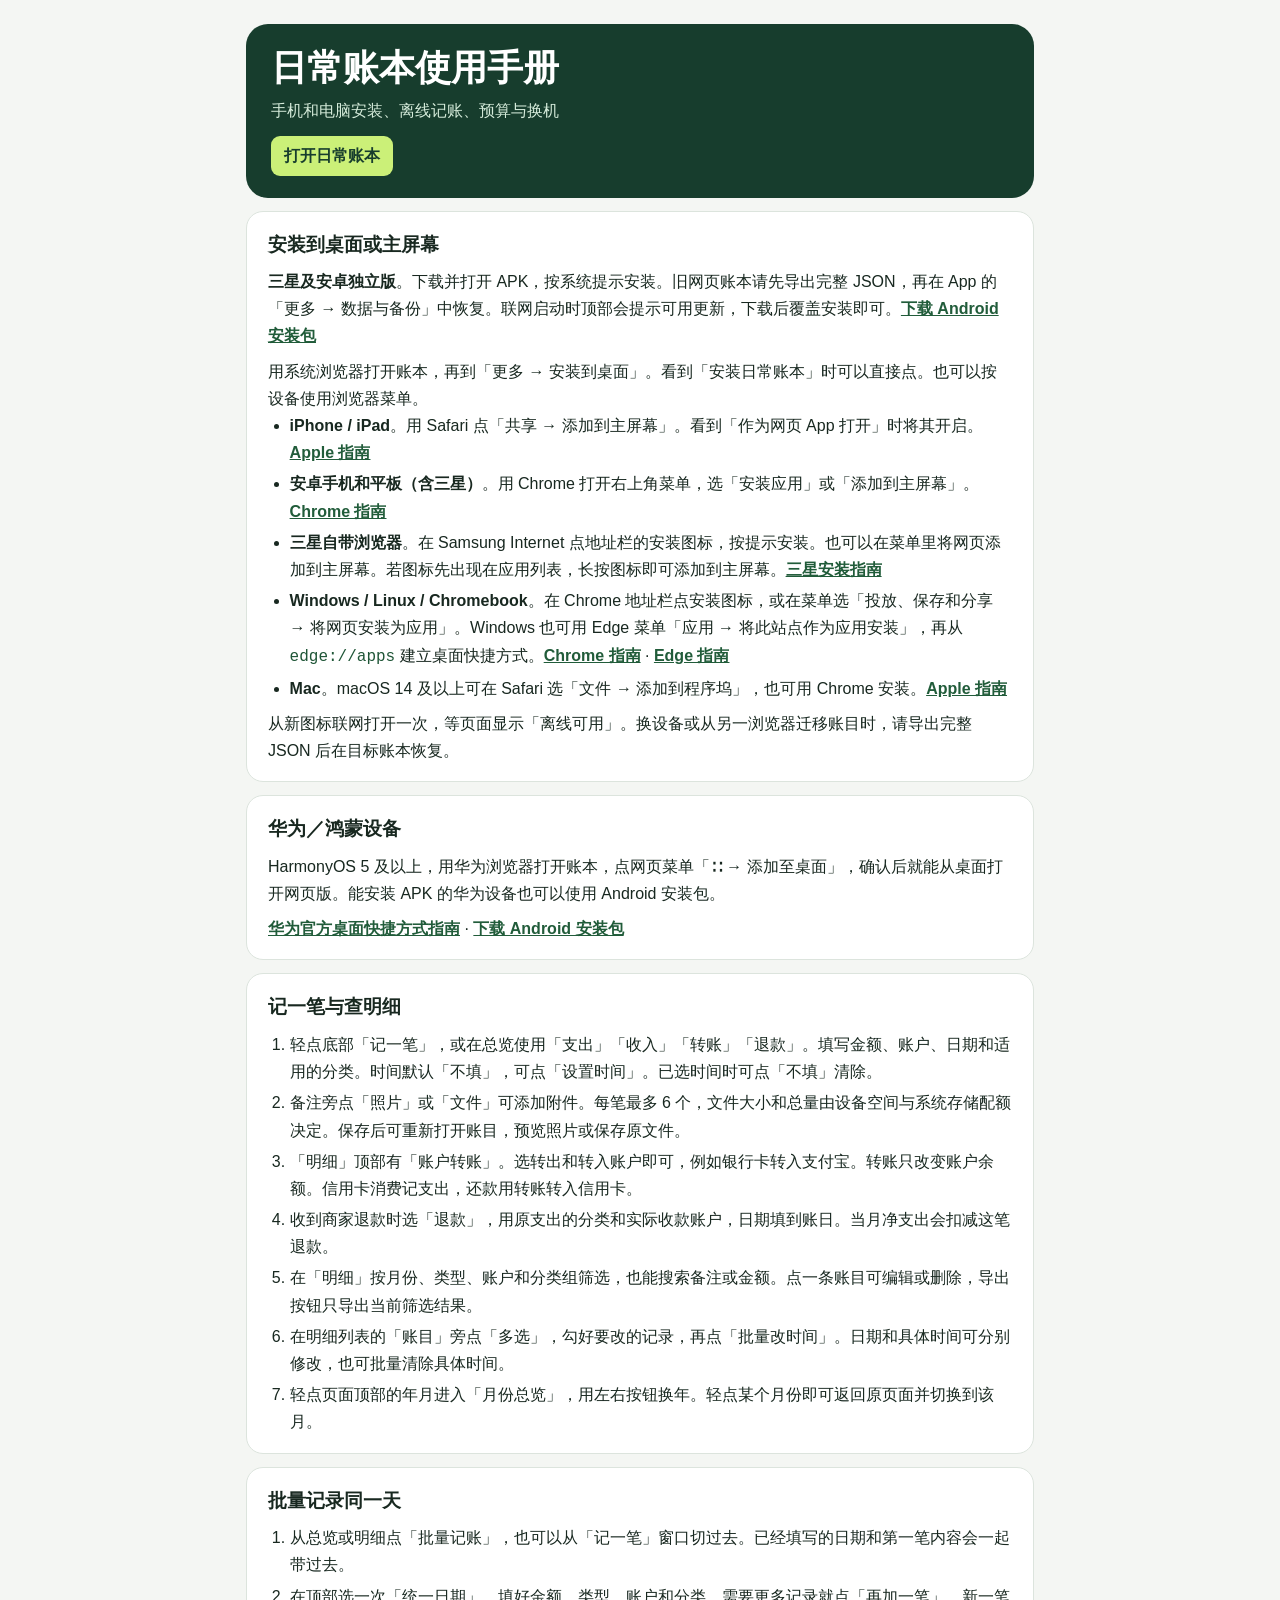
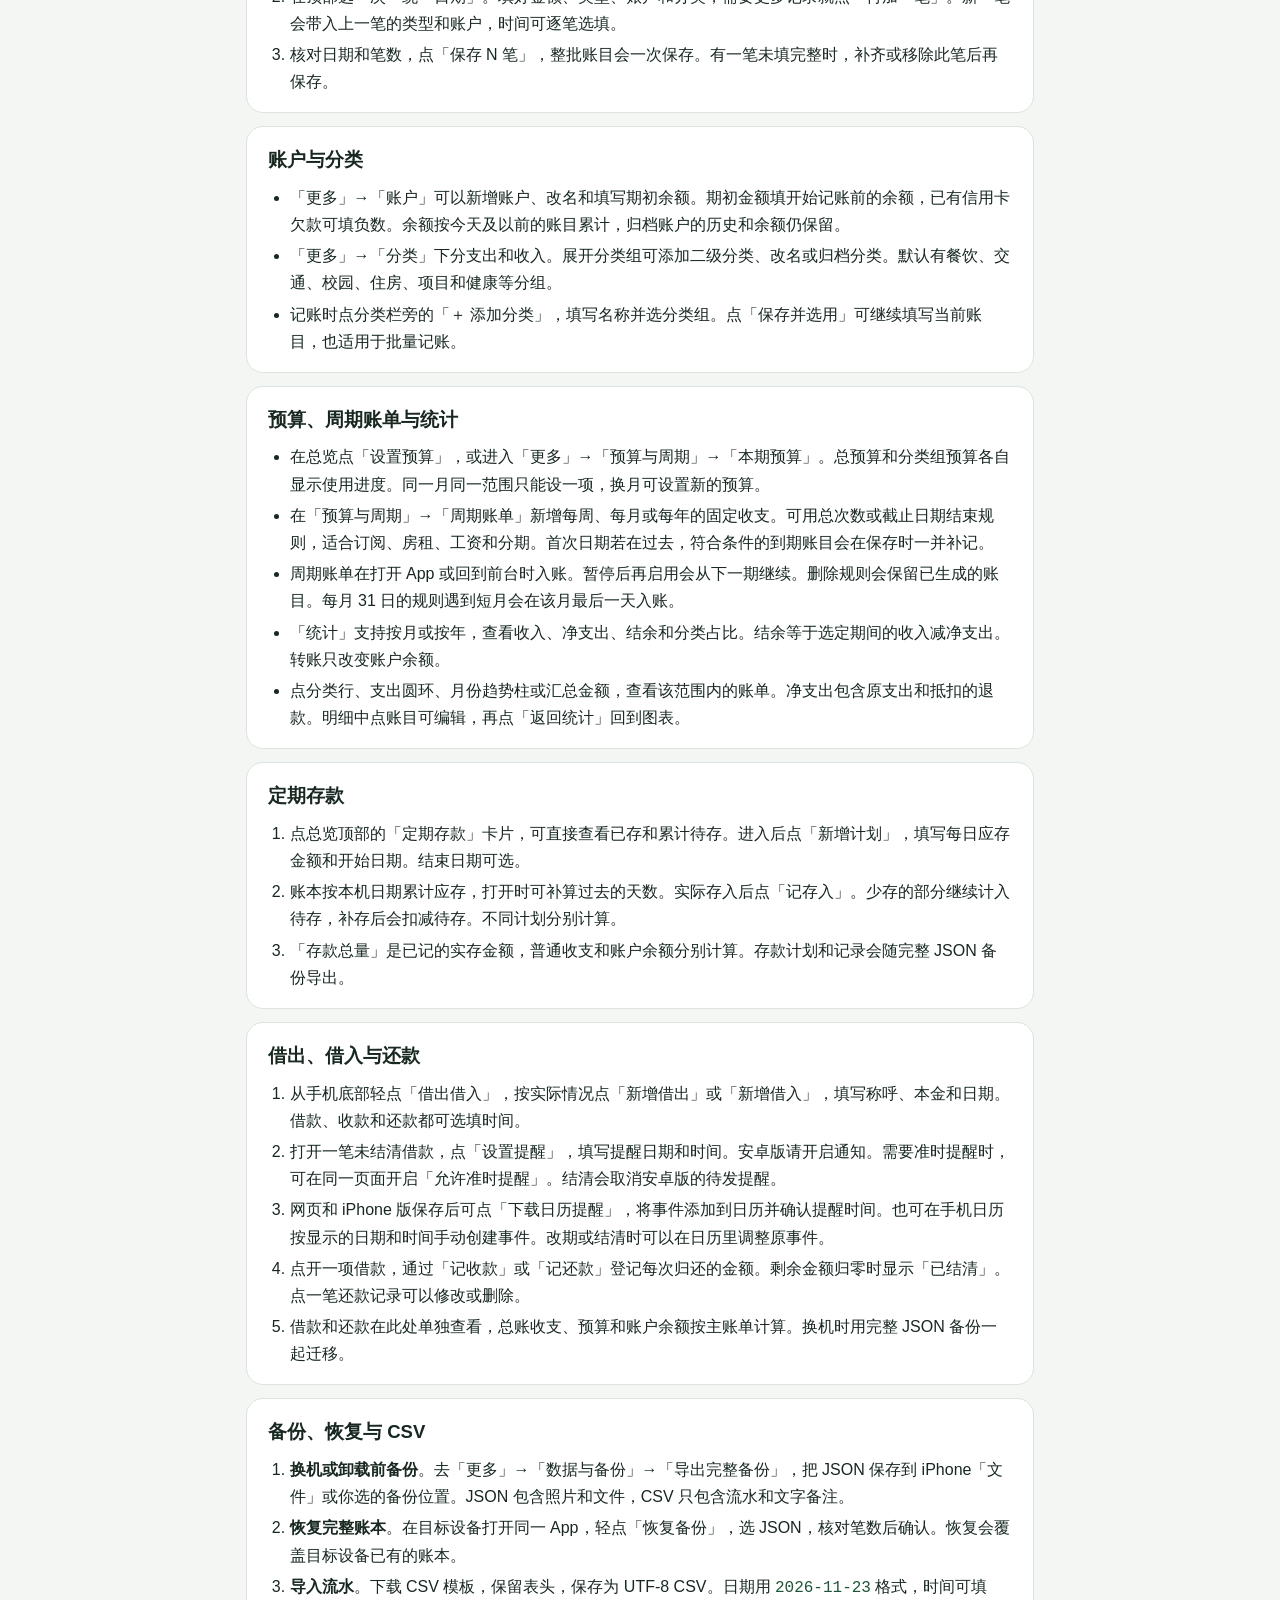
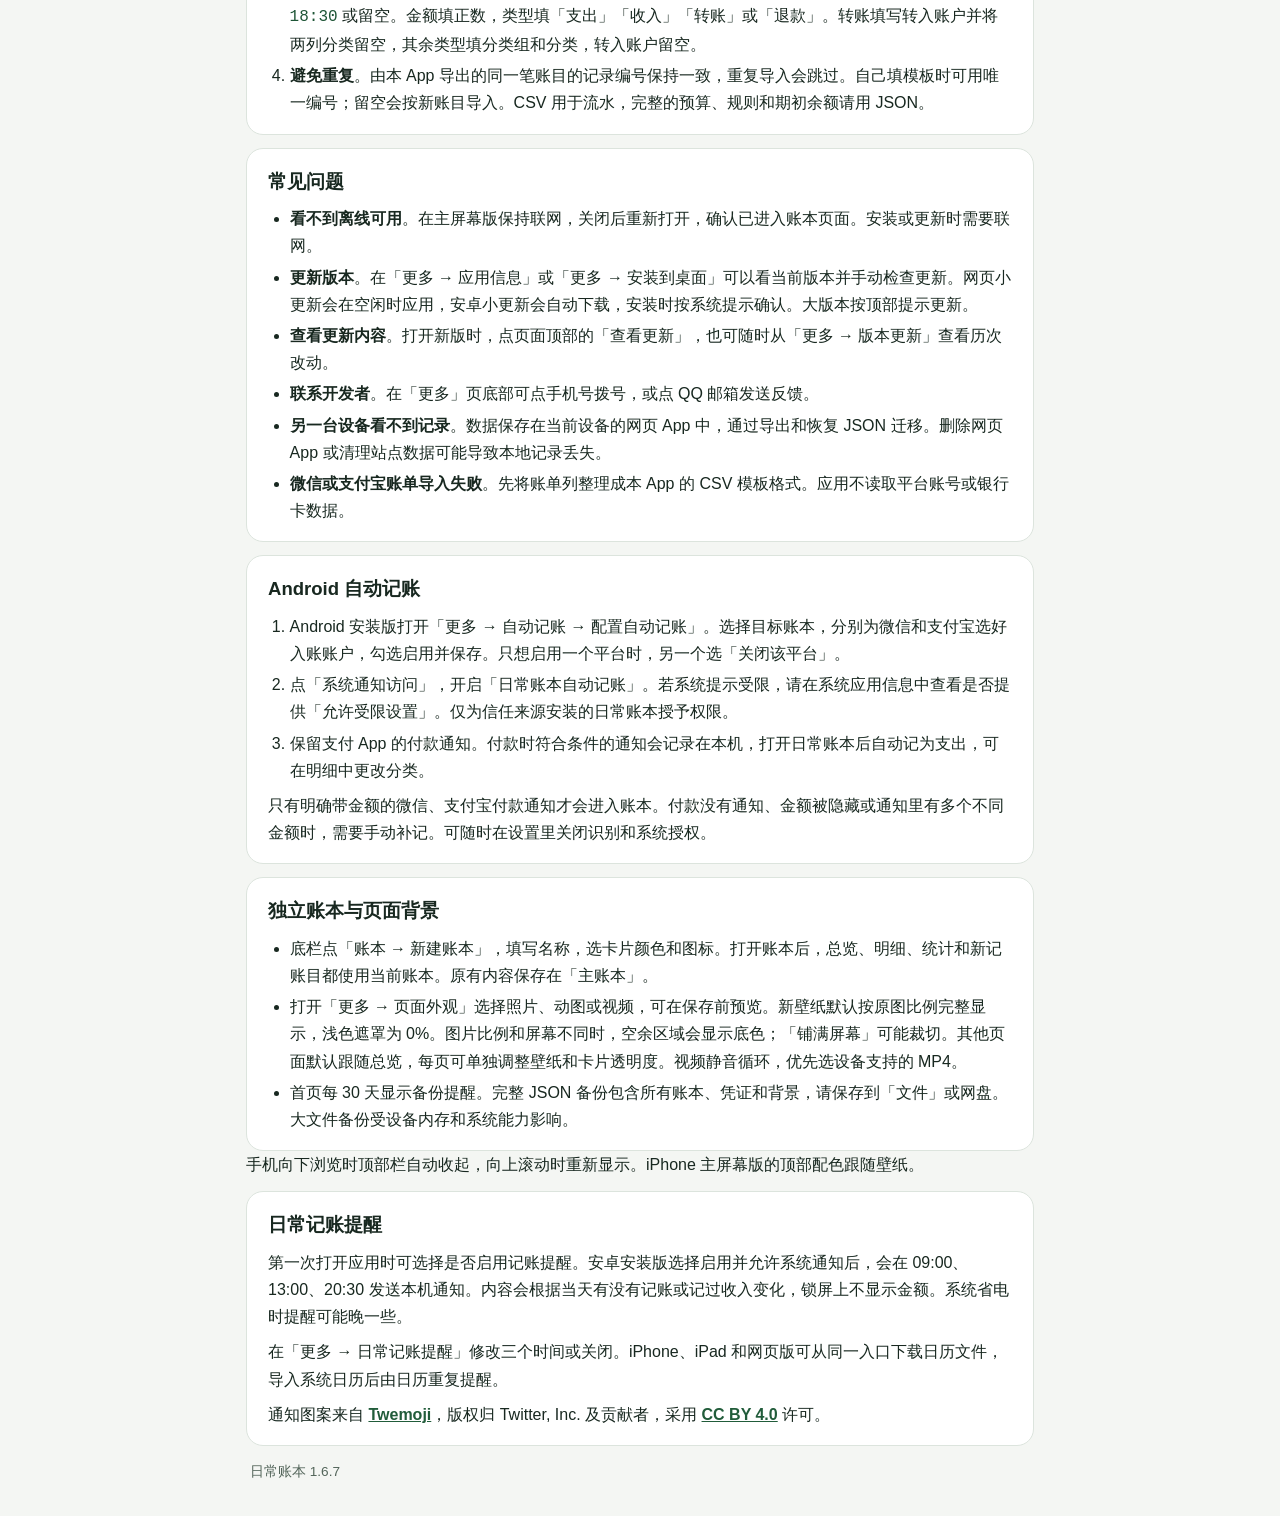
==== commit 241a64fc: "Ask users before enabling daily notifications" ====
--- a/guide/index.html
+++ b/guide/index.html
@@ -144,11 +144,11 @@
   <p>手机向下浏览时顶部栏自动收起，向上滚动时重新显示。iPhone 主屏幕版的顶部配色跟随壁纸。</p>
   <section>
     <h2>日常记账提醒</h2>
-    <p>安卓安装版默认在 09:00、13:00、20:30 发送本机通知，第一次打开请允许系统通知。内容会根据当天有没有记账或记过收入变化，锁屏上不显示金额。系统省电时提醒可能晚一些。</p>
+    <p>第一次打开应用时可选择是否启用记账提醒。安卓安装版选择启用并允许系统通知后，会在 09:00、13:00、20:30 发送本机通知。内容会根据当天有没有记账或记过收入变化，锁屏上不显示金额。系统省电时提醒可能晚一些。</p>
     <p>在「更多 → 日常记账提醒」修改三个时间或关闭。iPhone、iPad 和网页版可从同一入口下载日历文件，导入系统日历后由日历重复提醒。</p>
     <p>通知图案来自 <a href="https://github.com/jdecked/twemoji/tree/v15.1.0">Twemoji</a>，版权归 Twitter, Inc. 及贡献者，采用 <a href="https://creativecommons.org/licenses/by/4.0/">CC BY 4.0</a> 许可。</p>
   </section>
-  <footer>日常账本 1.6.6</footer>
+  <footer>日常账本 1.6.7</footer>
 </main>
 </body>
 </html>
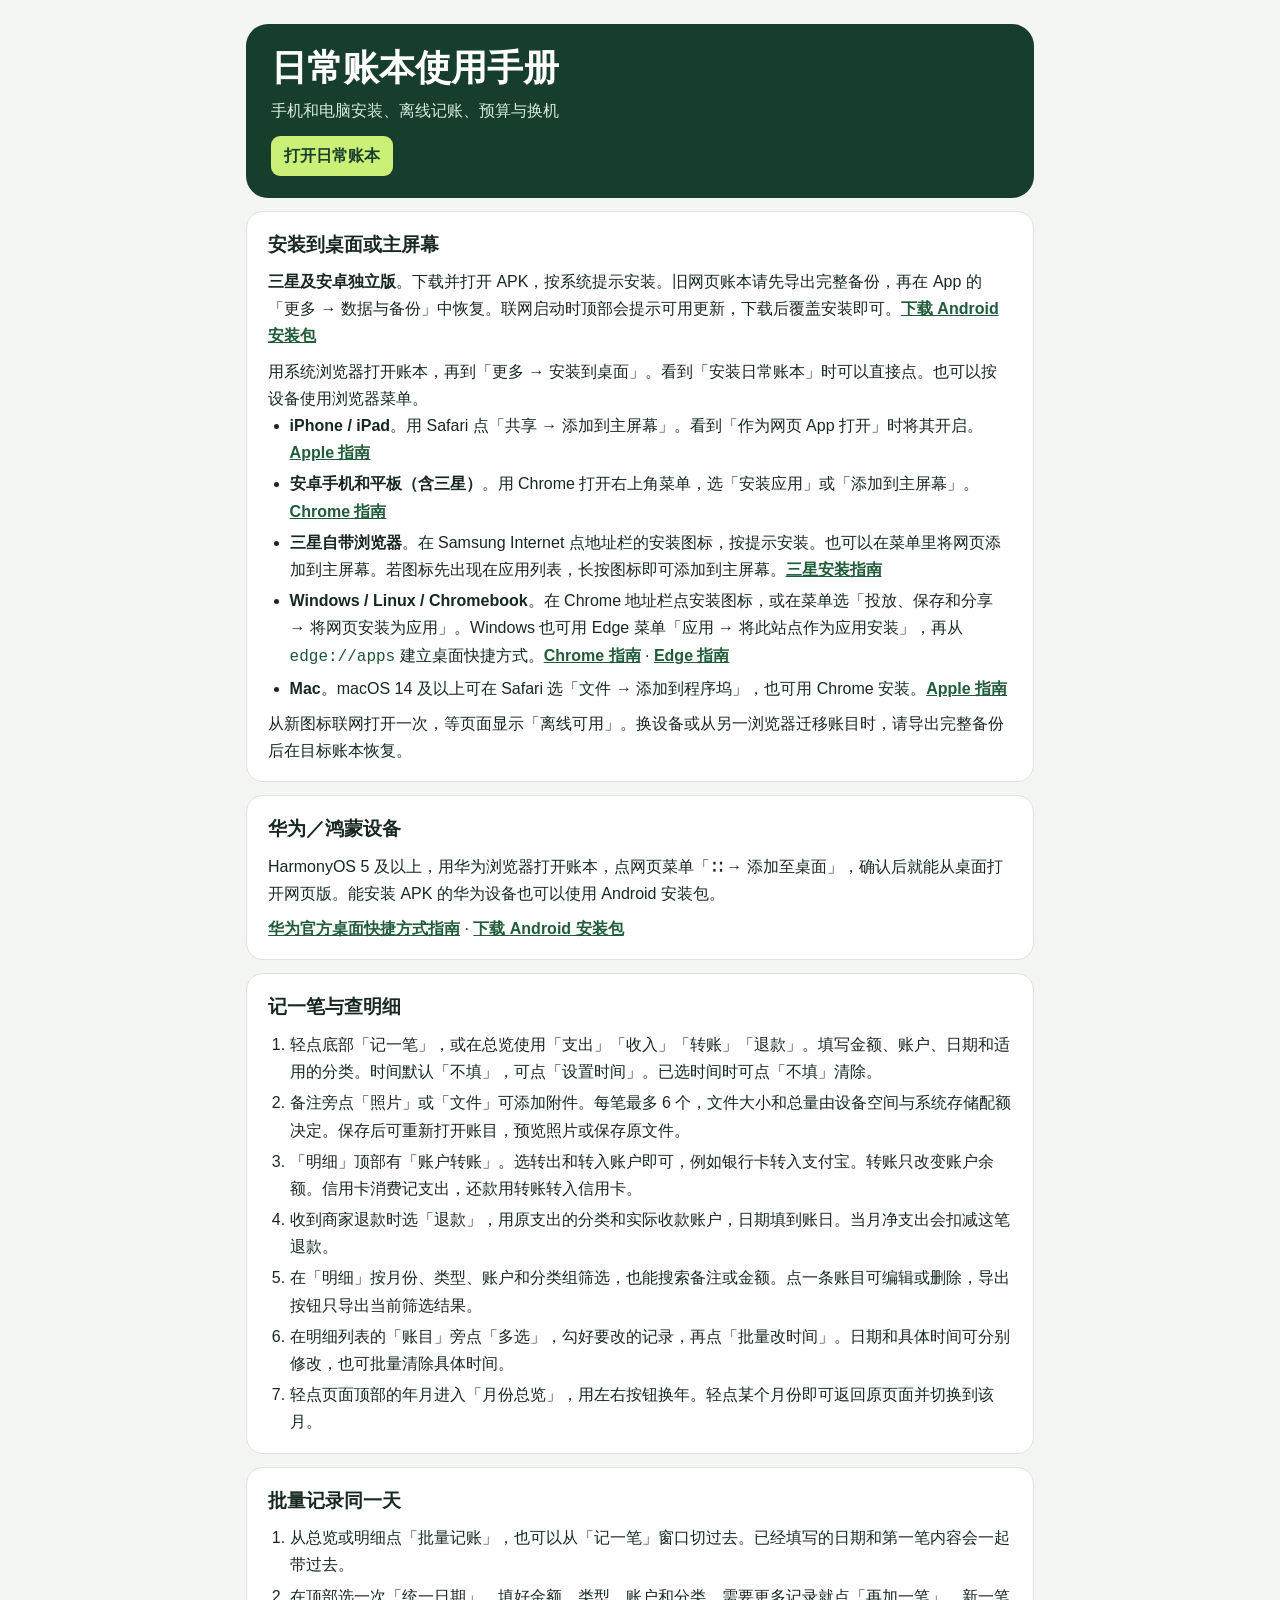
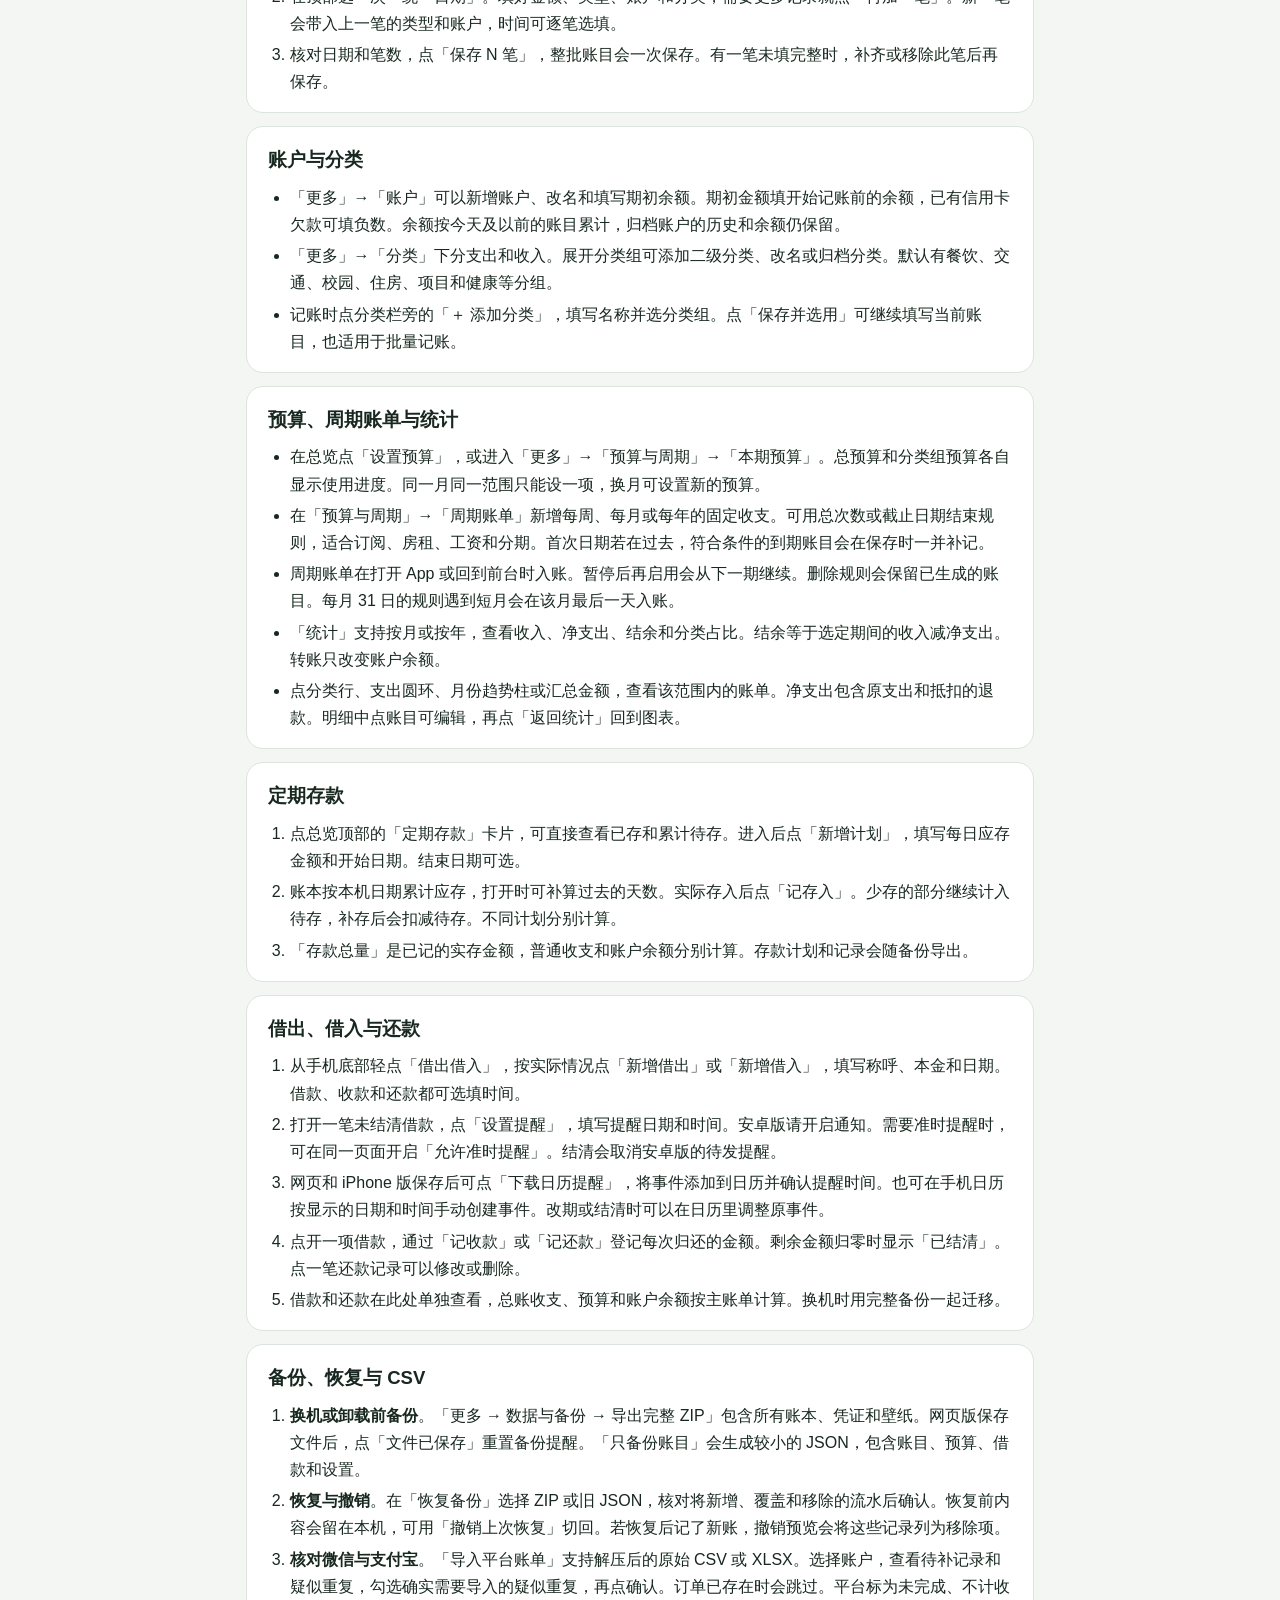
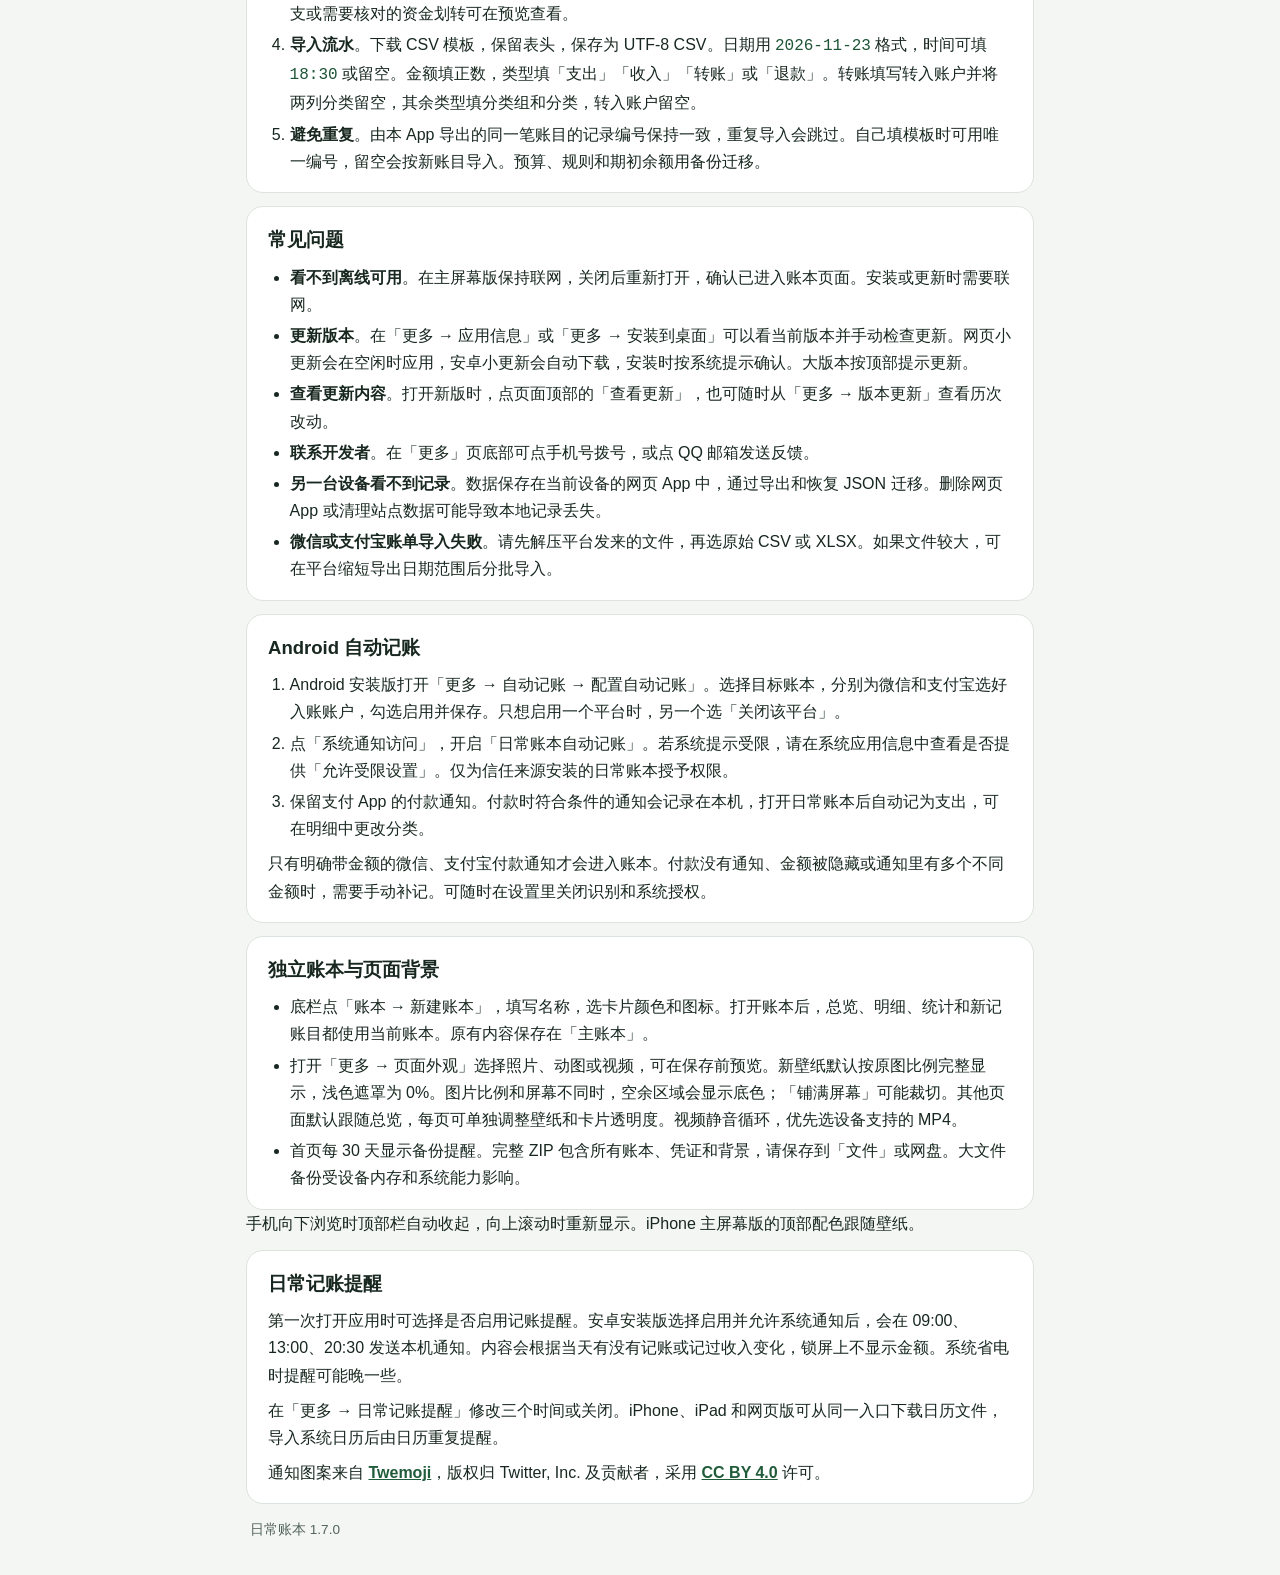
==== commit f2c873a6: "Add reversible backups, ZIP export, and payment-statement reconciliation" ====
--- a/guide/index.html
+++ b/guide/index.html
@@ -32,7 +32,7 @@
   <a class="launch" href="../">打开日常账本</a></header>
   <section id="install">
     <h2>安装到桌面或主屏幕</h2>
-    <p><strong>三星及安卓独立版</strong>。下载并打开 APK，按系统提示安装。旧网页账本请先导出完整 JSON，再在 App 的「更多 → 数据与备份」中恢复。联网启动时顶部会提示可用更新，下载后覆盖安装即可。<a href="https://zihaoxudava.github.io/daily-ledger/downloads/daily-ledger-android.apk">下载 Android 安装包</a></p>
+    <p><strong>三星及安卓独立版</strong>。下载并打开 APK，按系统提示安装。旧网页账本请先导出完整备份，再在 App 的「更多 → 数据与备份」中恢复。联网启动时顶部会提示可用更新，下载后覆盖安装即可。<a href="https://zihaoxudava.github.io/daily-ledger/downloads/daily-ledger-android.apk">下载 Android 安装包</a></p>
     <p>用系统浏览器打开账本，再到「更多 → 安装到桌面」。看到「安装日常账本」时可以直接点。也可以按设备使用浏览器菜单。</p>
     <ul>
       <li><strong>iPhone / iPad</strong>。用 Safari 点「共享 → 添加到主屏幕」。看到「作为网页 App 打开」时将其开启。<a href="https://support.apple.com/zh-cn/guide/iphone/iphea86e5236/27/ios/27">Apple 指南</a></li>
@@ -41,7 +41,7 @@
       <li><strong>Windows / Linux / Chromebook</strong>。在 Chrome 地址栏点安装图标，或在菜单选「投放、保存和分享 → 将网页安装为应用」。Windows 也可用 Edge 菜单「应用 → 将此站点作为应用安装」，再从 <code>edge://apps</code> 建立桌面快捷方式。<a href="https://support.google.com/chrome/answer/9658361?co=GENIE.Platform%3DDesktop&amp;hl=zh-Hans">Chrome 指南</a> · <a href="https://support.microsoft.com/en-US/edge/install-manage-or-uninstall-apps-in-microsoft-edge">Edge 指南</a></li>
       <li><strong>Mac</strong>。macOS 14 及以上可在 Safari 选「文件 → 添加到程序坞」，也可用 Chrome 安装。<a href="https://support.apple.com/zh-cn/104996">Apple 指南</a></li>
     </ul>
-    <p>从新图标联网打开一次，等页面显示「离线可用」。换设备或从另一浏览器迁移账目时，请导出完整 JSON 后在目标账本恢复。</p>
+    <p>从新图标联网打开一次，等页面显示「离线可用」。换设备或从另一浏览器迁移账目时，请导出完整备份后在目标账本恢复。</p>
   </section>
   <section id="huawei">
     <h2>华为／鸿蒙设备</h2>
@@ -91,7 +91,7 @@
     <ol>
       <li>点总览顶部的「定期存款」卡片，可直接查看已存和累计待存。进入后点「新增计划」，填写每日应存金额和开始日期。结束日期可选。</li>
       <li>账本按本机日期累计应存，打开时可补算过去的天数。实际存入后点「记存入」。少存的部分继续计入待存，补存后会扣减待存。不同计划分别计算。</li>
-      <li>「存款总量」是已记的实存金额，普通收支和账户余额分别计算。存款计划和记录会随完整 JSON 备份导出。</li>
+      <li>「存款总量」是已记的实存金额，普通收支和账户余额分别计算。存款计划和记录会随备份导出。</li>
     </ol>
   </section>
   <section>
@@ -101,16 +101,17 @@
       <li>打开一笔未结清借款，点「设置提醒」，填写提醒日期和时间。安卓版请开启通知。需要准时提醒时，可在同一页面开启「允许准时提醒」。结清会取消安卓版的待发提醒。</li>
       <li>网页和 iPhone 版保存后可点「下载日历提醒」，将事件添加到日历并确认提醒时间。也可在手机日历按显示的日期和时间手动创建事件。改期或结清时可以在日历里调整原事件。</li>
       <li>点开一项借款，通过「记收款」或「记还款」登记每次归还的金额。剩余金额归零时显示「已结清」。点一笔还款记录可以修改或删除。</li>
-      <li>借款和还款在此处单独查看，总账收支、预算和账户余额按主账单计算。换机时用完整 JSON 备份一起迁移。</li>
+      <li>借款和还款在此处单独查看，总账收支、预算和账户余额按主账单计算。换机时用完整备份一起迁移。</li>
     </ol>
   </section>
   <section>
     <h2>备份、恢复与 CSV</h2>
     <ol>
-      <li><strong>换机或卸载前备份</strong>。去「更多」→「数据与备份」→「导出完整备份」，把 JSON 保存到 iPhone「文件」或你选的备份位置。JSON 包含照片和文件，CSV 只包含流水和文字备注。</li>
-      <li><strong>恢复完整账本</strong>。在目标设备打开同一 App，轻点「恢复备份」，选 JSON，核对笔数后确认。恢复会覆盖目标设备已有的账本。</li>
+      <li><strong>换机或卸载前备份</strong>。「更多 → 数据与备份 → 导出完整 ZIP」包含所有账本、凭证和壁纸。网页版保存文件后，点「文件已保存」重置备份提醒。「只备份账目」会生成较小的 JSON，包含账目、预算、借款和设置。</li>
+      <li><strong>恢复与撤销</strong>。在「恢复备份」选择 ZIP 或旧 JSON，核对将新增、覆盖和移除的流水后确认。恢复前内容会留在本机，可用「撤销上次恢复」切回。若恢复后记了新账，撤销预览会将这些记录列为移除项。</li>
+      <li><strong>核对微信与支付宝</strong>。「导入平台账单」支持解压后的原始 CSV 或 XLSX。选择账户，查看待补记录和疑似重复，勾选确实需要导入的疑似重复，再点确认。订单已存在时会跳过。平台标为未完成、不计收支或需要核对的资金划转可在预览查看。</li>
       <li><strong>导入流水</strong>。下载 CSV 模板，保留表头，保存为 UTF-8 CSV。日期用 <code>2026-11-23</code> 格式，时间可填 <code>18:30</code> 或留空。金额填正数，类型填「支出」「收入」「转账」或「退款」。转账填写转入账户并将两列分类留空，其余类型填分类组和分类，转入账户留空。</li>
-      <li><strong>避免重复</strong>。由本 App 导出的同一笔账目的记录编号保持一致，重复导入会跳过。自己填模板时可用唯一编号；留空会按新账目导入。CSV 用于流水，完整的预算、规则和期初余额请用 JSON。</li>
+      <li><strong>避免重复</strong>。由本 App 导出的同一笔账目的记录编号保持一致，重复导入会跳过。自己填模板时可用唯一编号，留空会按新账目导入。预算、规则和期初余额用备份迁移。</li>
     </ol>
   </section>
   <section>
@@ -121,7 +122,7 @@
       <li><strong>查看更新内容</strong>。打开新版时，点页面顶部的「查看更新」，也可随时从「更多 → 版本更新」查看历次改动。</li>
       <li><strong>联系开发者</strong>。在「更多」页底部可点手机号拨号，或点 QQ 邮箱发送反馈。</li>
       <li><strong>另一台设备看不到记录</strong>。数据保存在当前设备的网页 App 中，通过导出和恢复 JSON 迁移。删除网页 App 或清理站点数据可能导致本地记录丢失。</li>
-      <li><strong>微信或支付宝账单导入失败</strong>。先将账单列整理成本 App 的 CSV 模板格式。应用不读取平台账号或银行卡数据。</li>
+      <li><strong>微信或支付宝账单导入失败</strong>。请先解压平台发来的文件，再选原始 CSV 或 XLSX。如果文件较大，可在平台缩短导出日期范围后分批导入。</li>
     </ul>
   </section>
   <section>
@@ -138,7 +139,7 @@
     <ul>
       <li>底栏点「账本 → 新建账本」，填写名称，选卡片颜色和图标。打开账本后，总览、明细、统计和新记账目都使用当前账本。原有内容保存在「主账本」。</li>
       <li>打开「更多 → 页面外观」选择照片、动图或视频，可在保存前预览。新壁纸默认按原图比例完整显示，浅色遮罩为 0%。图片比例和屏幕不同时，空余区域会显示底色；「铺满屏幕」可能裁切。其他页面默认跟随总览，每页可单独调整壁纸和卡片透明度。视频静音循环，优先选设备支持的 MP4。</li>
-      <li>首页每 30 天显示备份提醒。完整 JSON 备份包含所有账本、凭证和背景，请保存到「文件」或网盘。大文件备份受设备内存和系统能力影响。</li>
+      <li>首页每 30 天显示备份提醒。完整 ZIP 包含所有账本、凭证和背景，请保存到「文件」或网盘。大文件备份受设备内存和系统能力影响。</li>
     </ul>
   </section>
   <p>手机向下浏览时顶部栏自动收起，向上滚动时重新显示。iPhone 主屏幕版的顶部配色跟随壁纸。</p>
@@ -148,7 +149,7 @@
     <p>在「更多 → 日常记账提醒」修改三个时间或关闭。iPhone、iPad 和网页版可从同一入口下载日历文件，导入系统日历后由日历重复提醒。</p>
     <p>通知图案来自 <a href="https://github.com/jdecked/twemoji/tree/v15.1.0">Twemoji</a>，版权归 Twitter, Inc. 及贡献者，采用 <a href="https://creativecommons.org/licenses/by/4.0/">CC BY 4.0</a> 许可。</p>
   </section>
-  <footer>日常账本 1.6.7</footer>
+  <footer>日常账本 1.7.0</footer>
 </main>
 </body>
 </html>
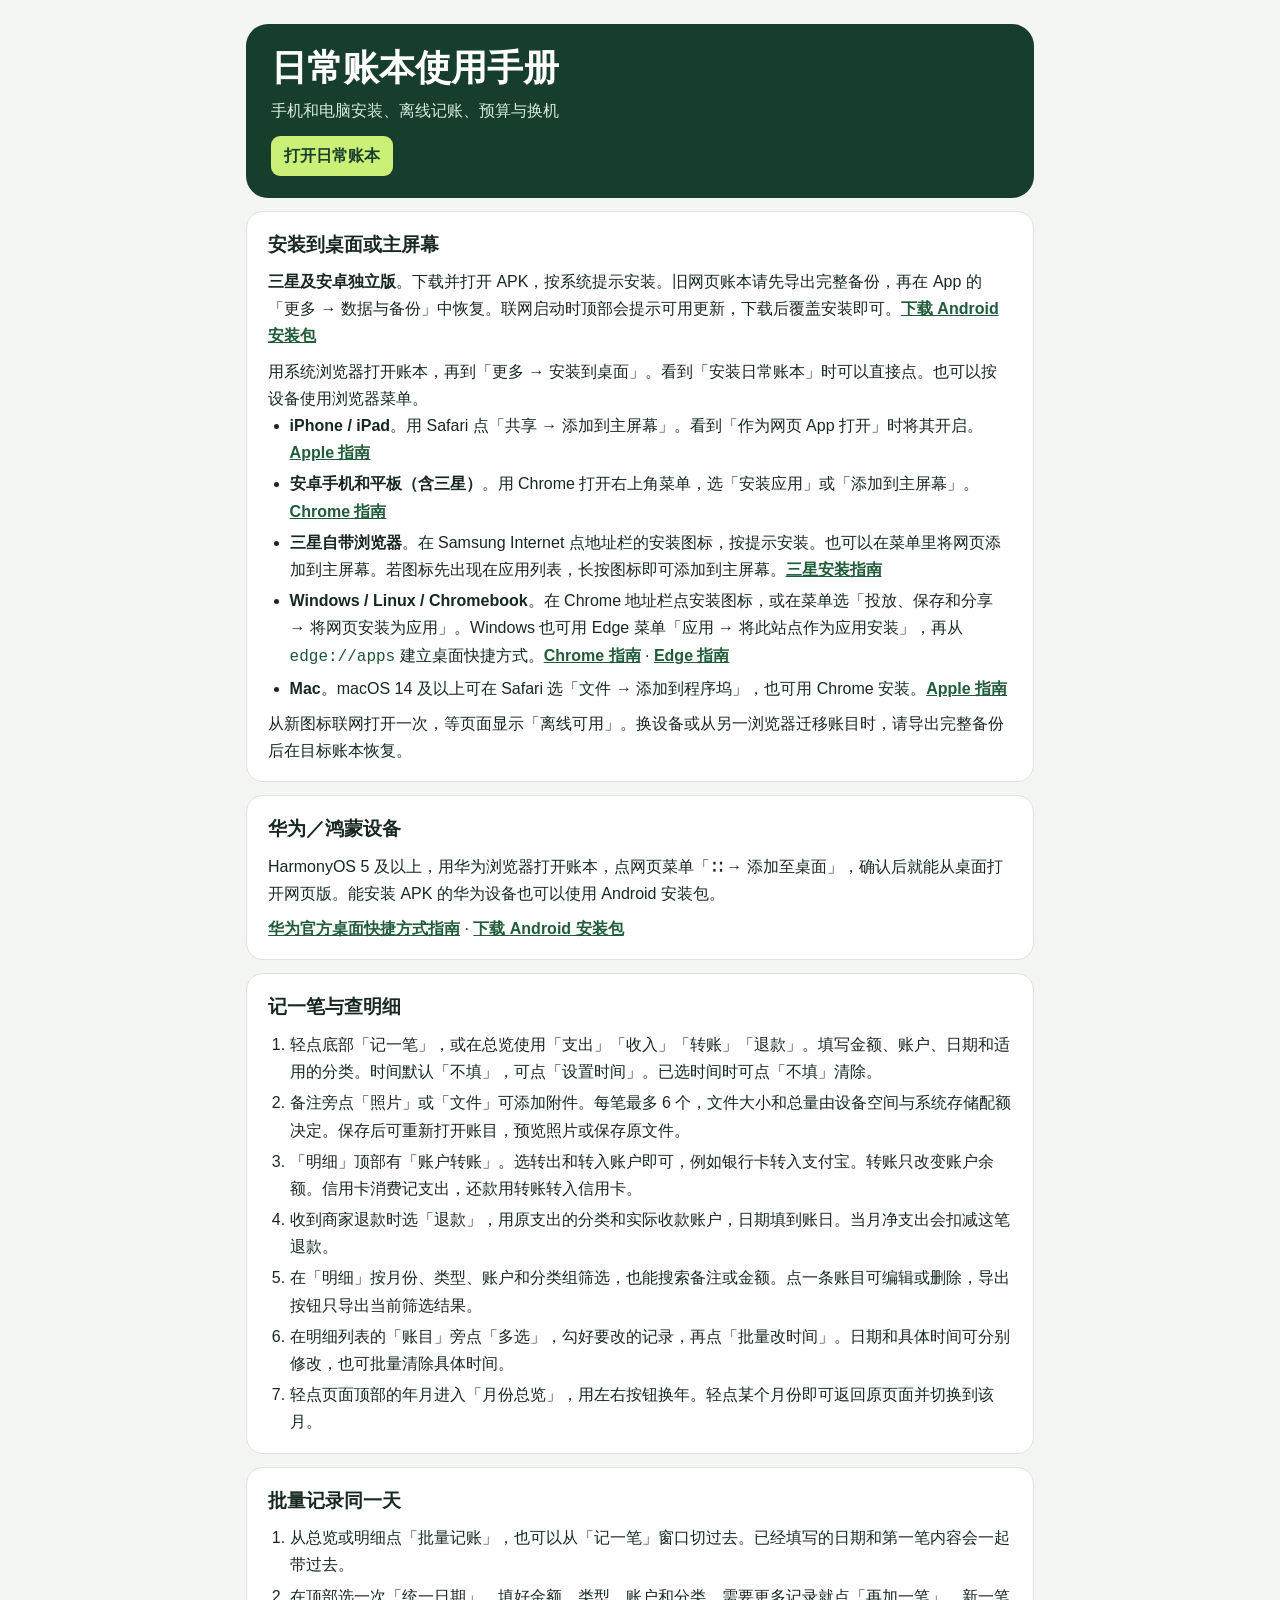
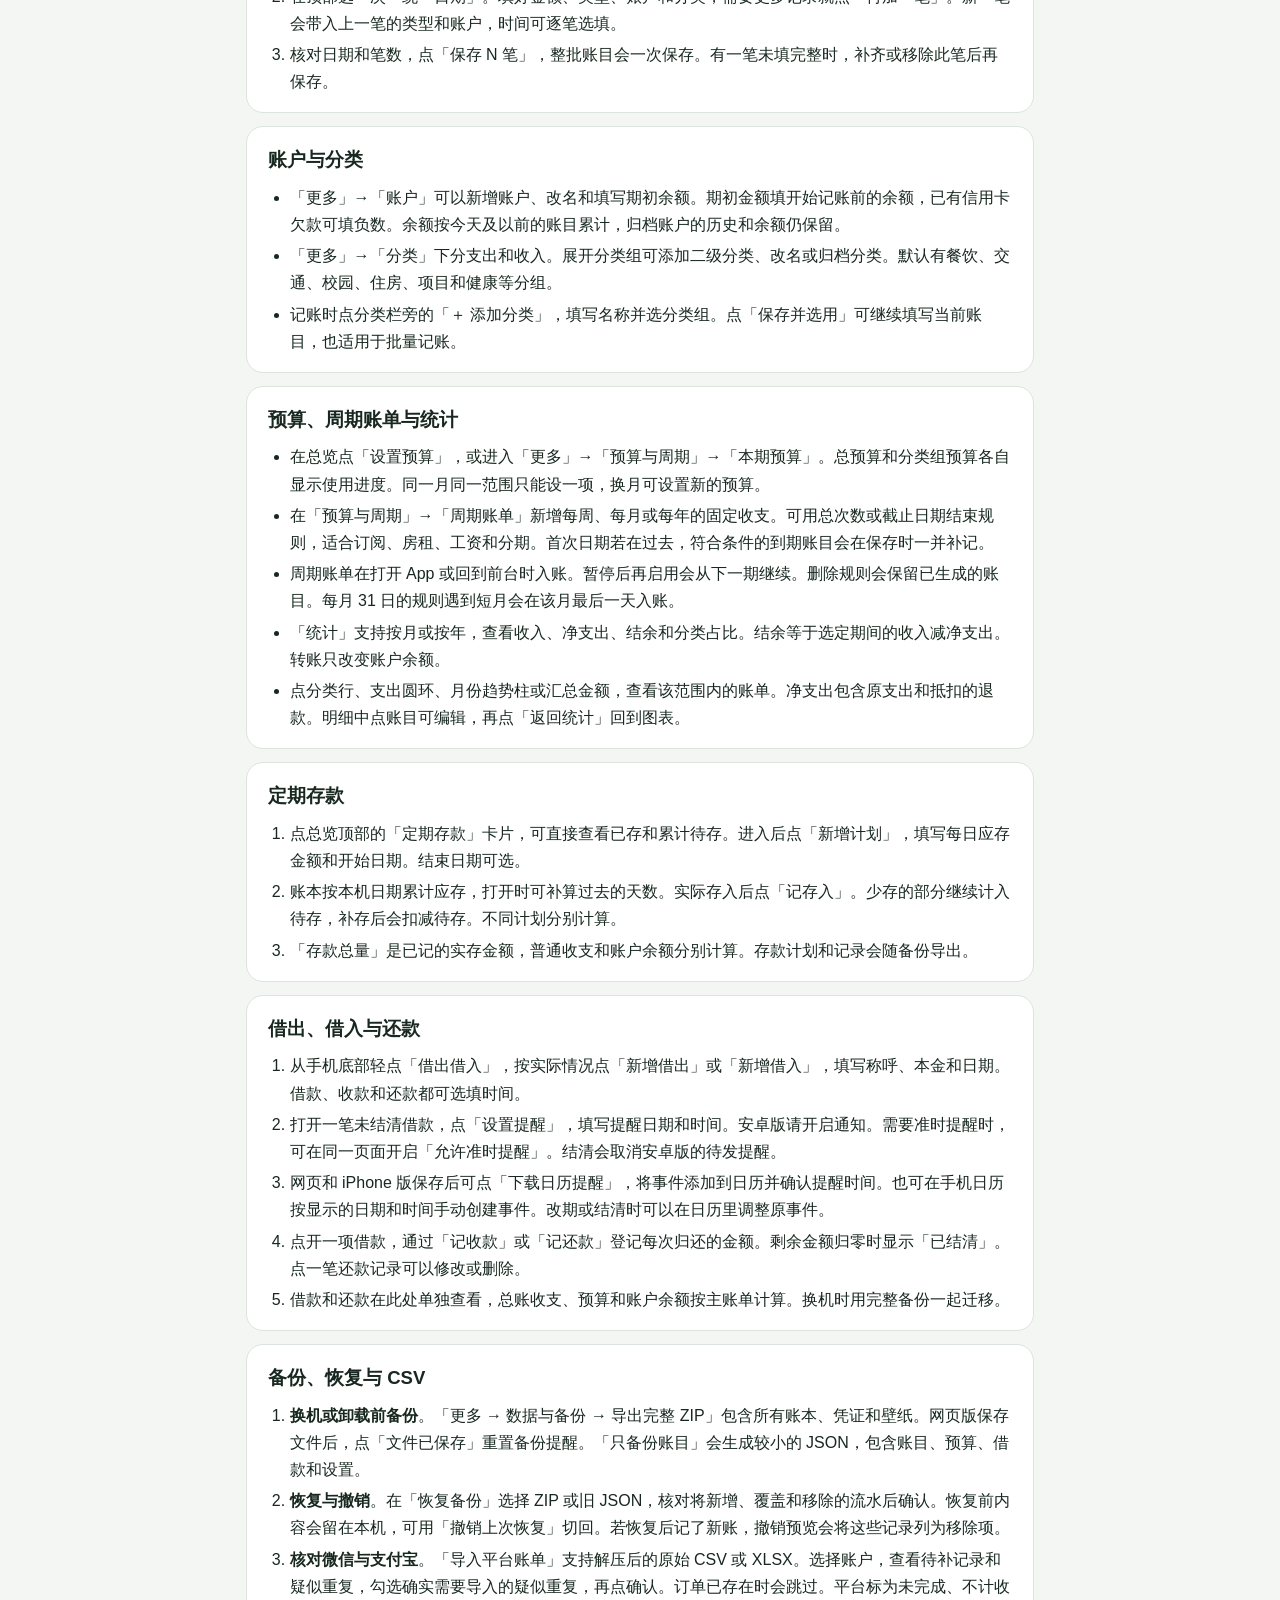
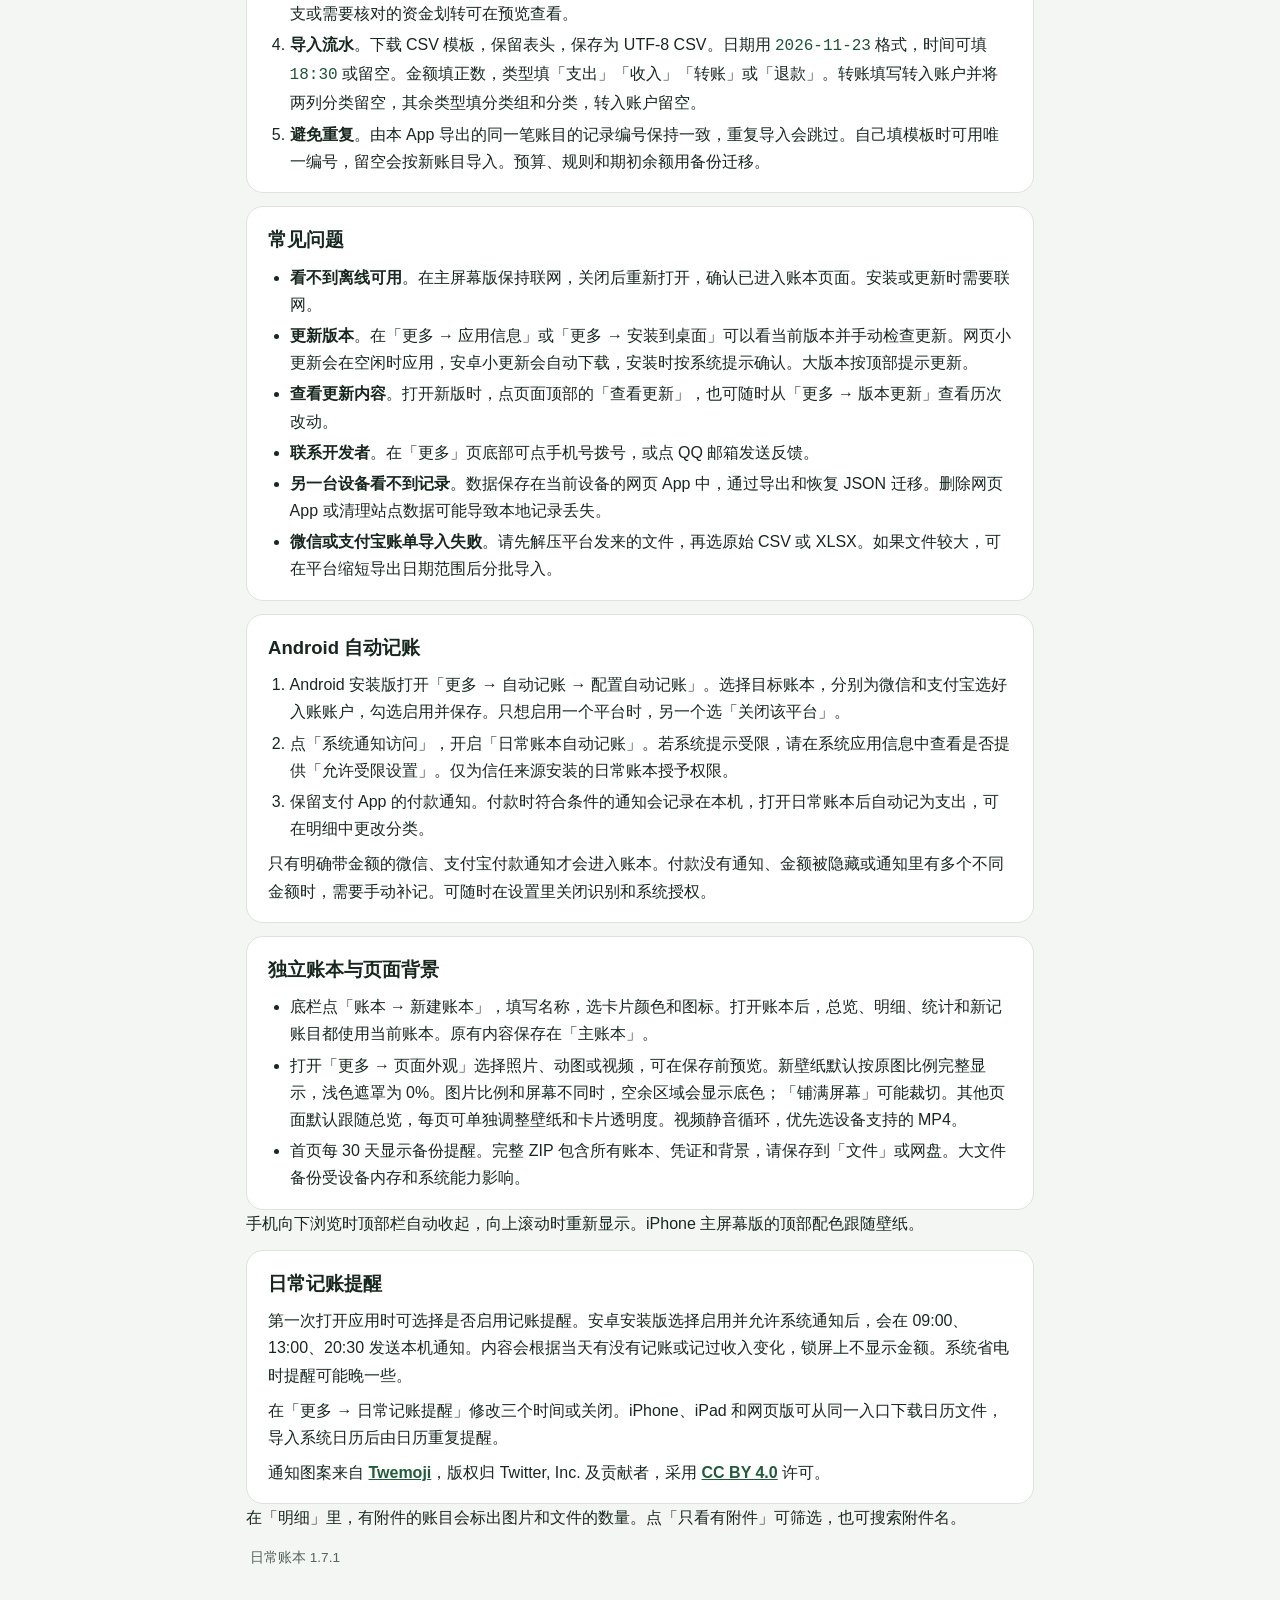
==== commit 439e1cf9: "Highlight and filter records with attachments" ====
--- a/guide/index.html
+++ b/guide/index.html
@@ -149,7 +149,8 @@
     <p>在「更多 → 日常记账提醒」修改三个时间或关闭。iPhone、iPad 和网页版可从同一入口下载日历文件，导入系统日历后由日历重复提醒。</p>
     <p>通知图案来自 <a href="https://github.com/jdecked/twemoji/tree/v15.1.0">Twemoji</a>，版权归 Twitter, Inc. 及贡献者，采用 <a href="https://creativecommons.org/licenses/by/4.0/">CC BY 4.0</a> 许可。</p>
   </section>
-  <footer>日常账本 1.7.0</footer>
+  <p>在「明细」里，有附件的账目会标出图片和文件的数量。点「只看有附件」可筛选，也可搜索附件名。</p>
+  <footer>日常账本 1.7.1</footer>
 </main>
 </body>
 </html>
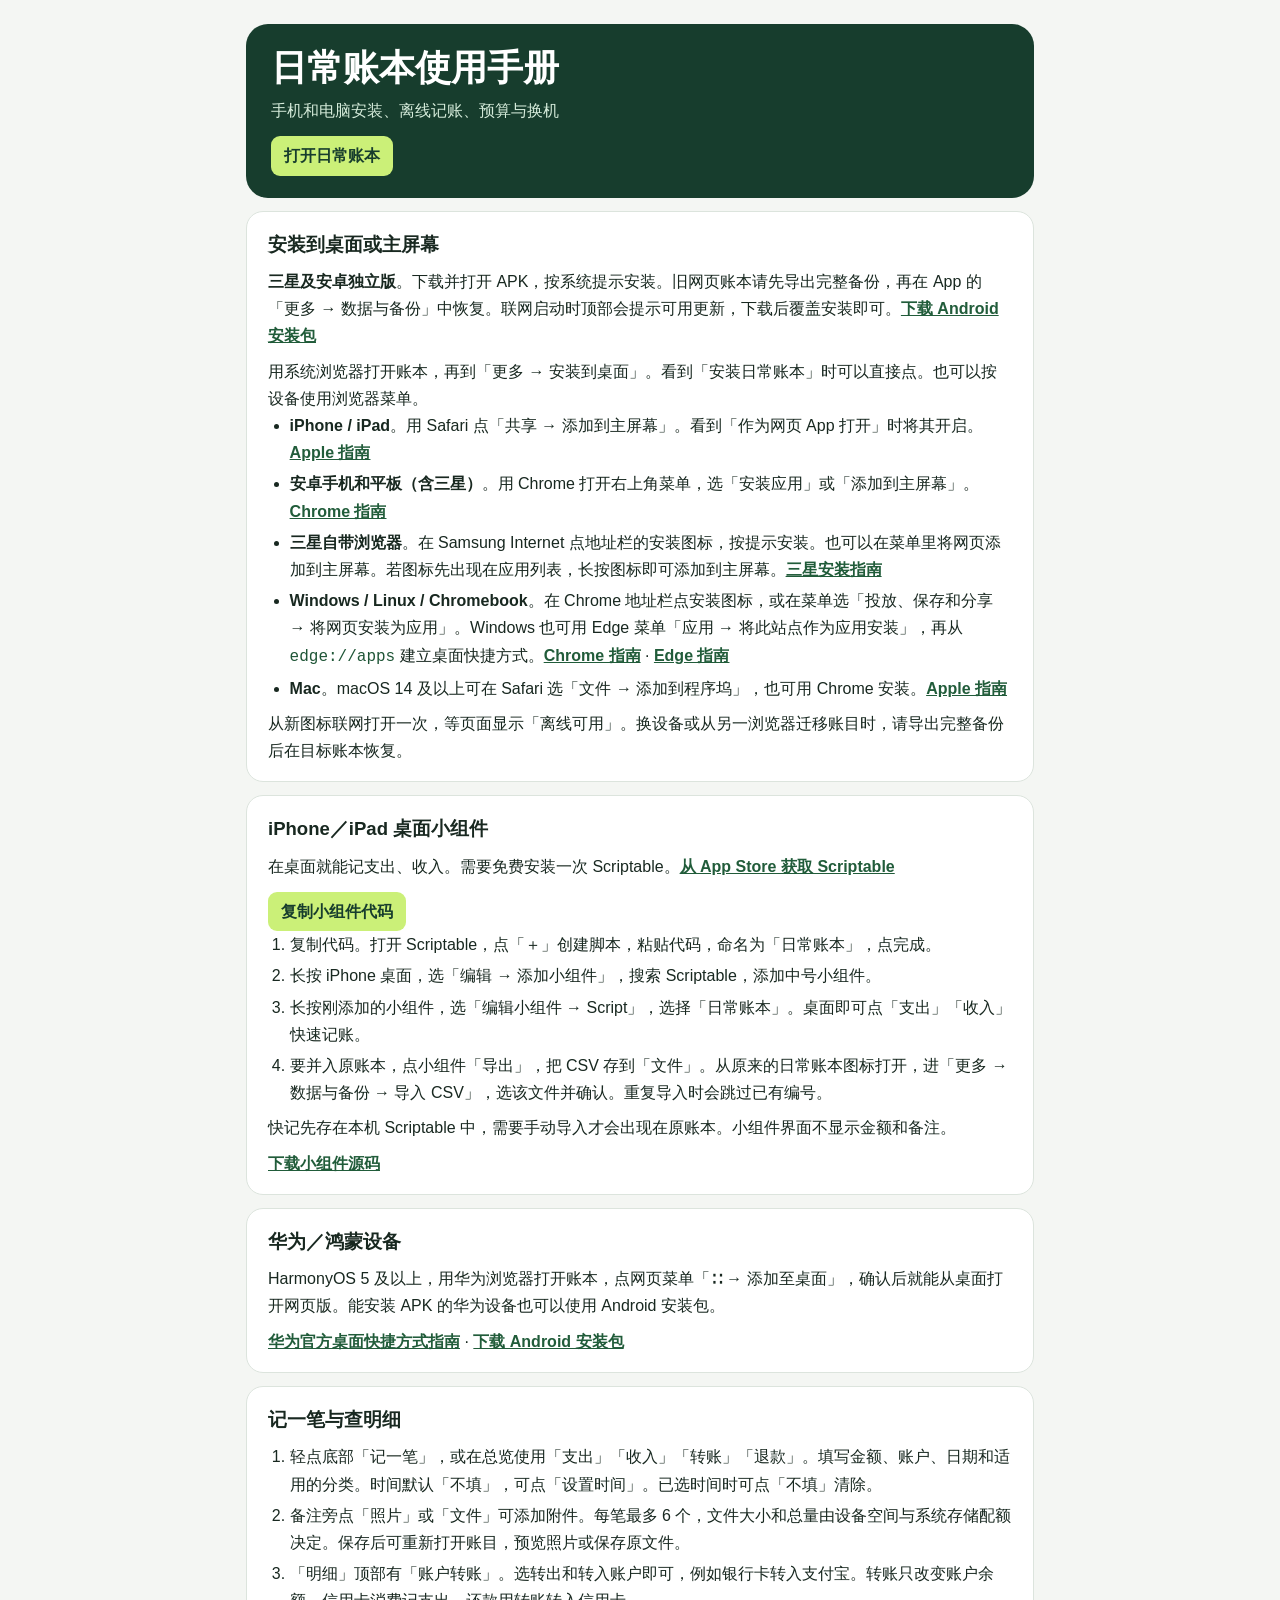
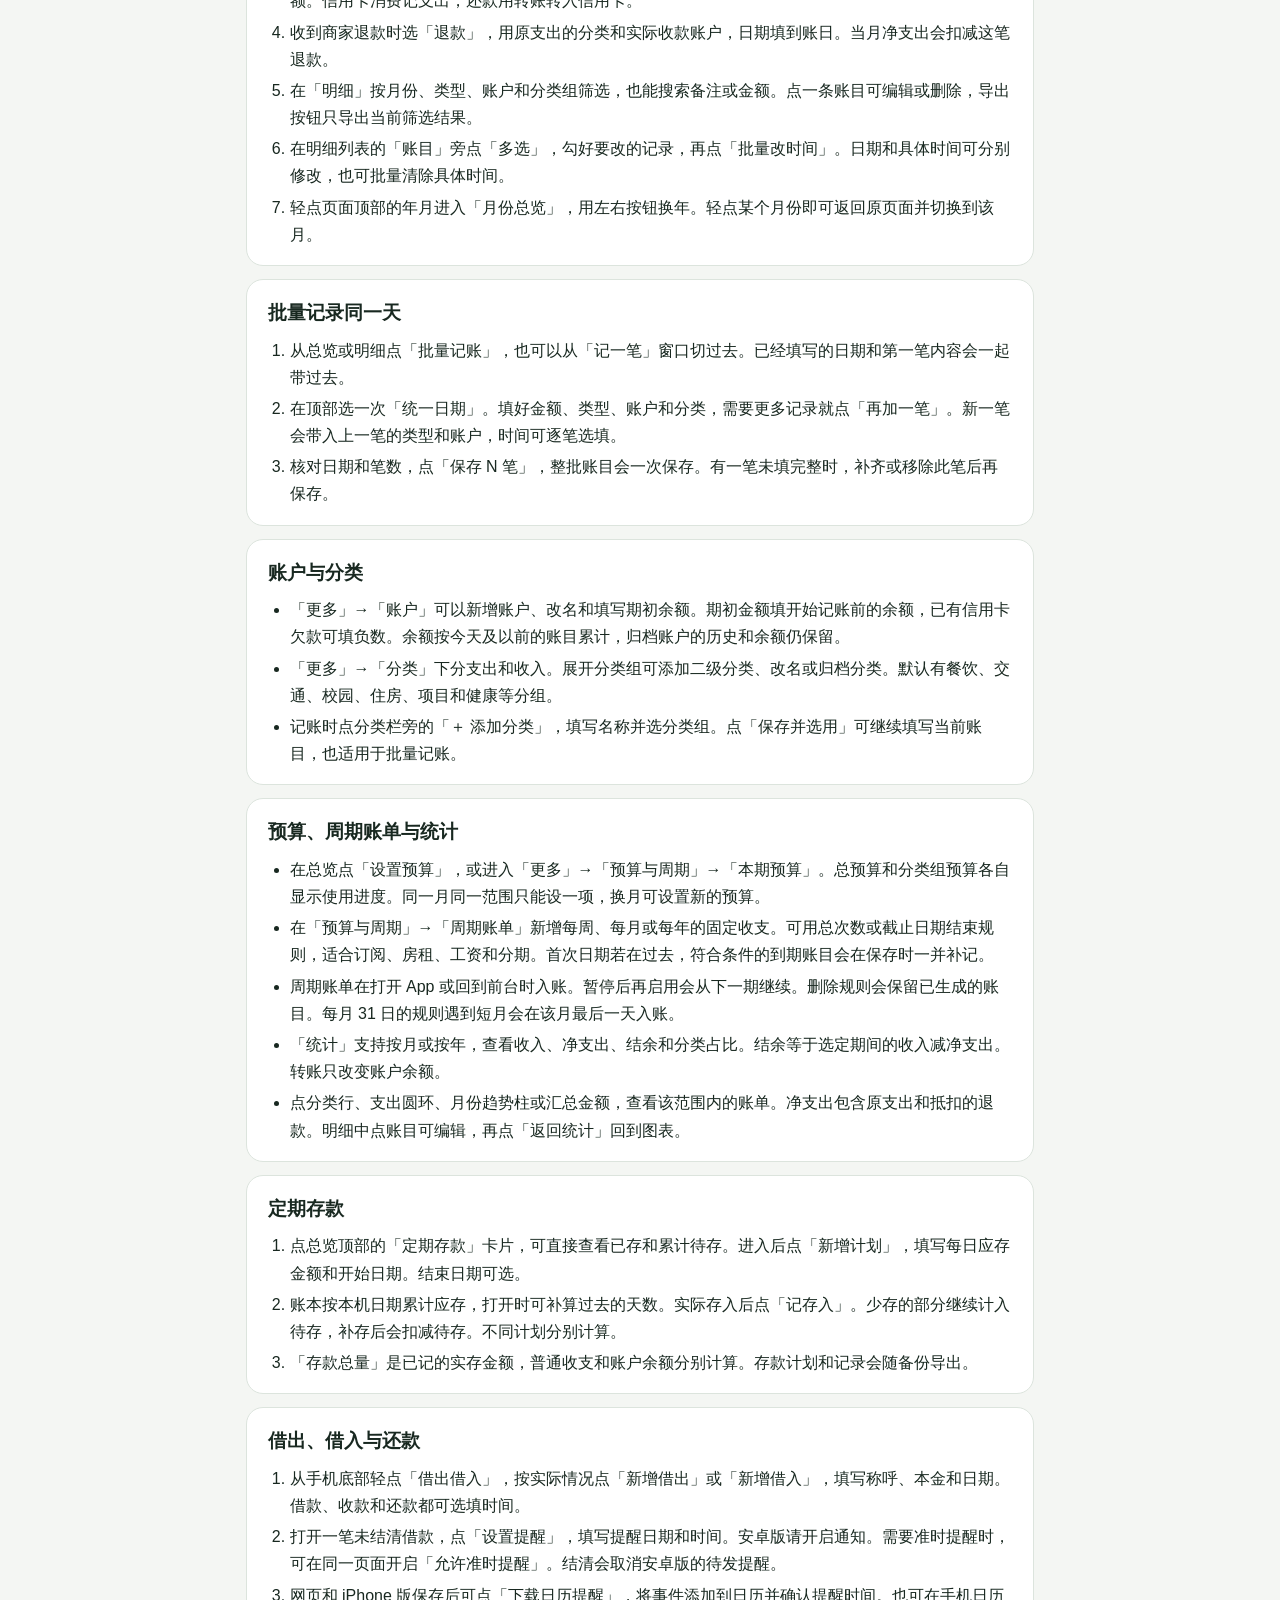
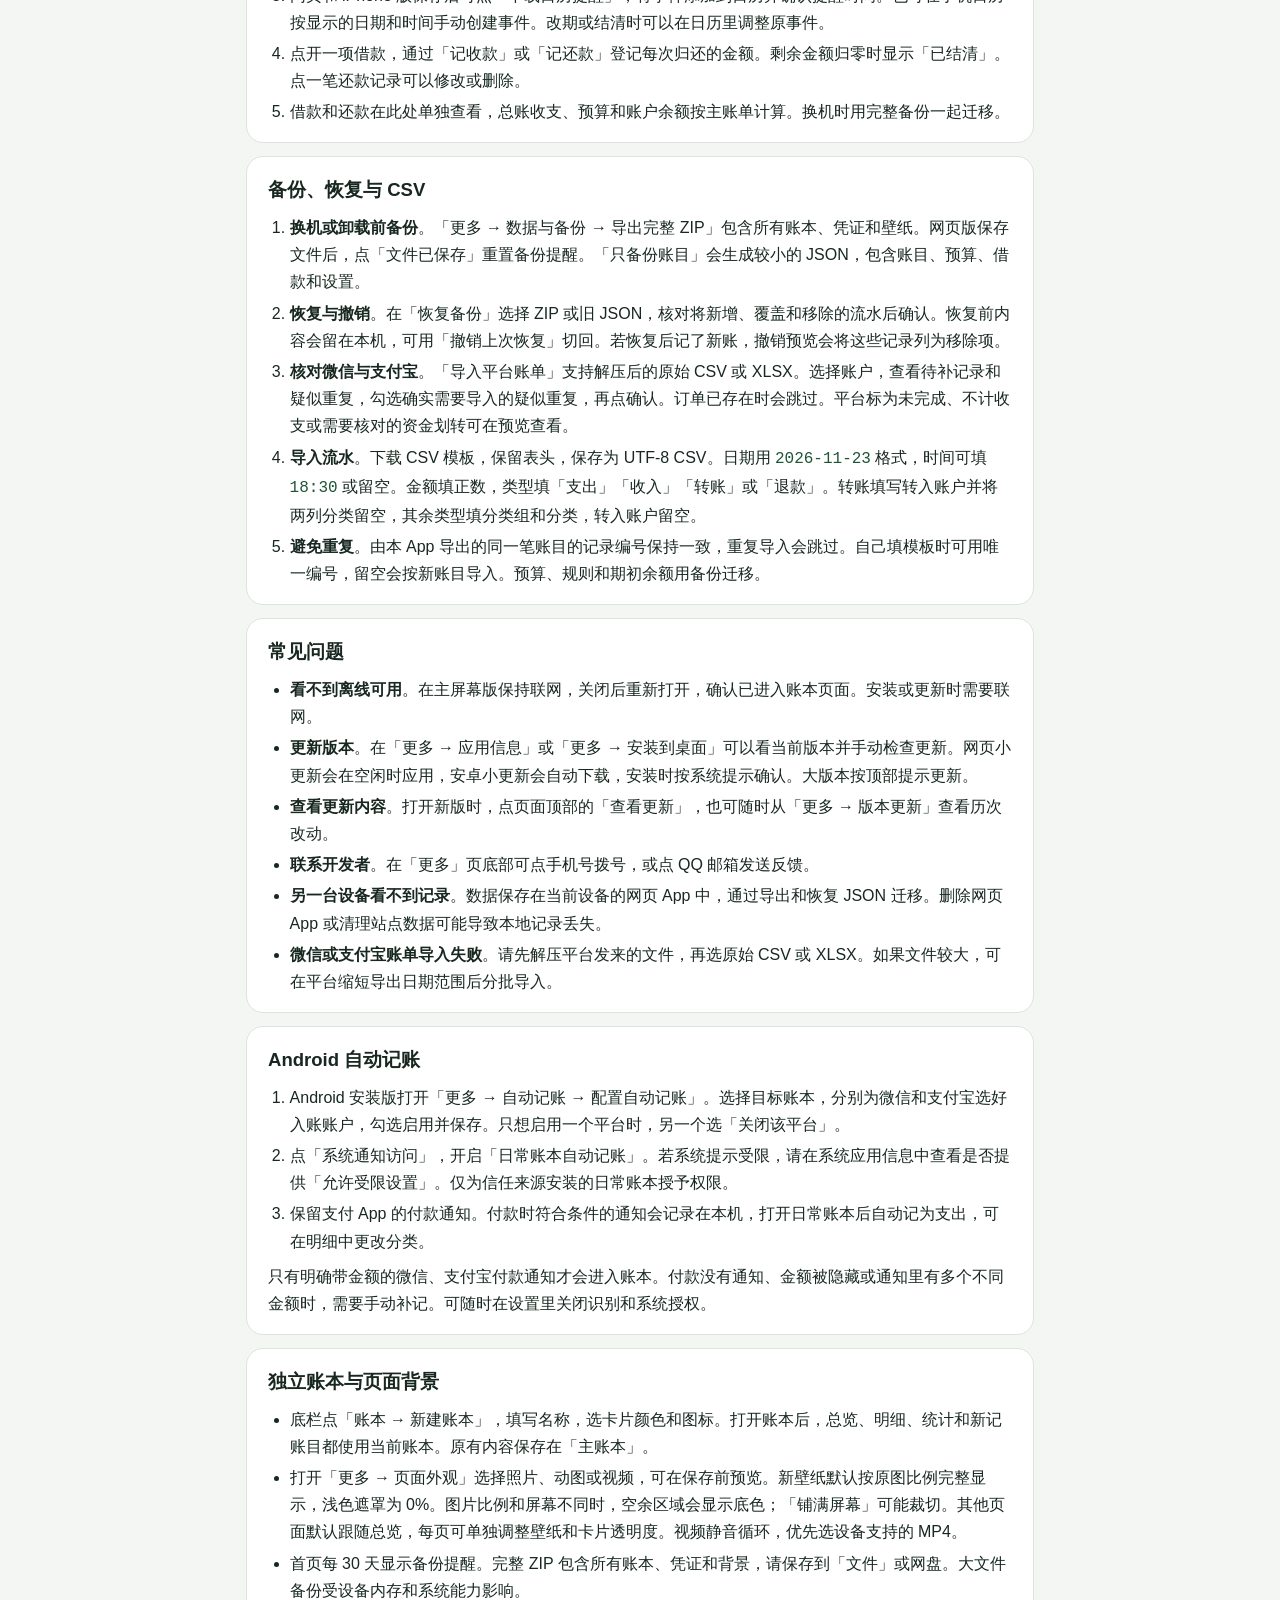
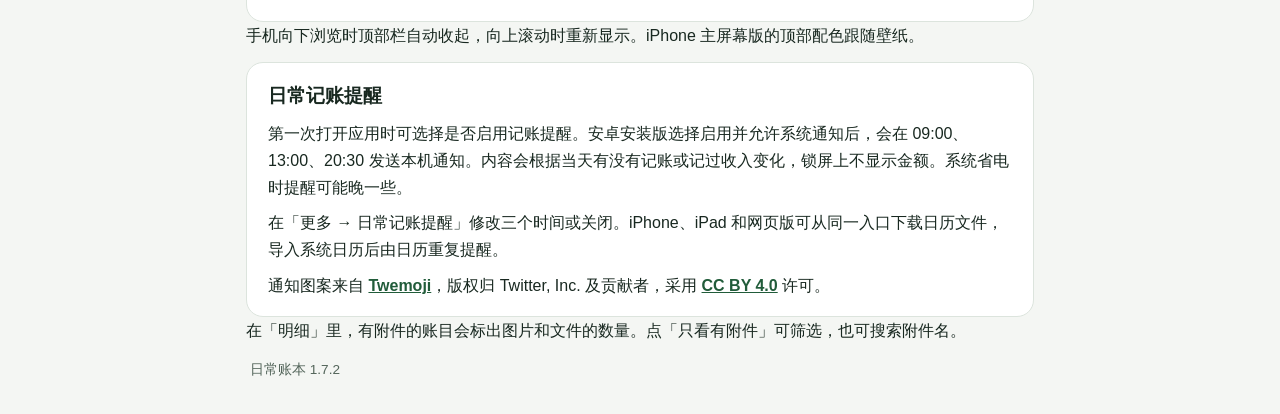
==== commit 32a54973: "Add iPhone home screen quick-entry widget" ====
--- a/guide/index.html
+++ b/guide/index.html
@@ -21,6 +21,9 @@
   p+p,ul+p,ol+p{margin-top:8px}
   a{color:#215c3a;font-weight:700}
   .launch{display:inline-block;color:#173d2d;background:#cbf078;border-radius:9px;margin-top:12px;padding:6px 13px;text-decoration:none}
+  button.launch{border:0;font:inherit;font-weight:700;cursor:pointer}
+  #widget-source{display:block;width:100%;min-height:6rem;margin-top:8px;font:13px/1.4 monospace}
+  #widget-source[hidden]{display:none}
   code{white-space:normal;overflow-wrap:anywhere;color:#1e5536}
   footer{font-size:.85rem;color:#53655a;margin:14px 4px}
   @media print{main{padding:0}header{background:none;color:inherit;border:1px solid #dce4dd}header p{color:inherit}section{break-inside:avoid}}
@@ -42,6 +45,21 @@
       <li><strong>Mac</strong>。macOS 14 及以上可在 Safari 选「文件 → 添加到程序坞」，也可用 Chrome 安装。<a href="https://support.apple.com/zh-cn/104996">Apple 指南</a></li>
     </ul>
     <p>从新图标联网打开一次，等页面显示「离线可用」。换设备或从另一浏览器迁移账目时，请导出完整备份后在目标账本恢复。</p>
+  </section>
+  <section id="iphone-widget">
+    <h2>iPhone／iPad 桌面小组件</h2>
+    <p>在桌面就能记支出、收入。需要免费安装一次 Scriptable。<a href="https://apps.apple.com/cn/app/scriptable/id1405459188">从 App Store 获取 Scriptable</a></p>
+    <button type="button" class="launch" id="copy-widget" disabled>复制小组件代码</button>
+    <p id="widget-copy-status" role="status"></p>
+    <textarea id="widget-source" aria-label="小组件代码" readonly hidden></textarea>
+    <ol>
+      <li>复制代码。打开 Scriptable，点「＋」创建脚本，粘贴代码，命名为「日常账本」，点完成。</li>
+      <li>长按 iPhone 桌面，选「编辑 → 添加小组件」，搜索 Scriptable，添加中号小组件。</li>
+      <li>长按刚添加的小组件，选「编辑小组件 → Script」，选择「日常账本」。桌面即可点「支出」「收入」快速记账。</li>
+      <li>要并入原账本，点小组件「导出」，把 CSV 存到「文件」。从原来的日常账本图标打开，进「更多 → 数据与备份 → 导入 CSV」，选该文件并确认。重复导入时会跳过已有编号。</li>
+    </ol>
+    <p>快记先存在本机 Scriptable 中，需要手动导入才会出现在原账本。小组件界面不显示金额和备注。</p>
+    <p><a href="./iphone-widget.js" download>下载小组件源码</a></p>
   </section>
   <section id="huawei">
     <h2>华为／鸿蒙设备</h2>
@@ -150,7 +168,32 @@
     <p>通知图案来自 <a href="https://github.com/jdecked/twemoji/tree/v15.1.0">Twemoji</a>，版权归 Twitter, Inc. 及贡献者，采用 <a href="https://creativecommons.org/licenses/by/4.0/">CC BY 4.0</a> 许可。</p>
   </section>
   <p>在「明细」里，有附件的账目会标出图片和文件的数量。点「只看有附件」可筛选，也可搜索附件名。</p>
-  <footer>日常账本 1.7.1</footer>
+  <footer>日常账本 1.7.2</footer>
 </main>
+<script>
+  const copyWidget = document.querySelector('#copy-widget');
+  const widgetSource = document.querySelector('#widget-source');
+  const copyStatus = document.querySelector('#widget-copy-status');
+  fetch('./iphone-widget.js').then(response => {
+    if (!response.ok) throw new Error('下载失败');
+    return response.text();
+  }).then(source => {
+    widgetSource.value = source;
+    copyWidget.disabled = false;
+  }).catch(() => {
+    copyStatus.textContent = '暂时无法加载代码，请重试或点下方链接下载源码。';
+  });
+  copyWidget.addEventListener('click', async () => {
+    try {
+      await navigator.clipboard.writeText(widgetSource.value);
+      copyStatus.textContent = '已复制，可以打开 Scriptable 粘贴。';
+    } catch {
+      widgetSource.hidden = false;
+      widgetSource.focus();
+      widgetSource.select();
+      copyStatus.textContent = '请长按文本框，选「全选」再点「拷贝」。';
+    }
+  });
+</script>
 </body>
 </html>
